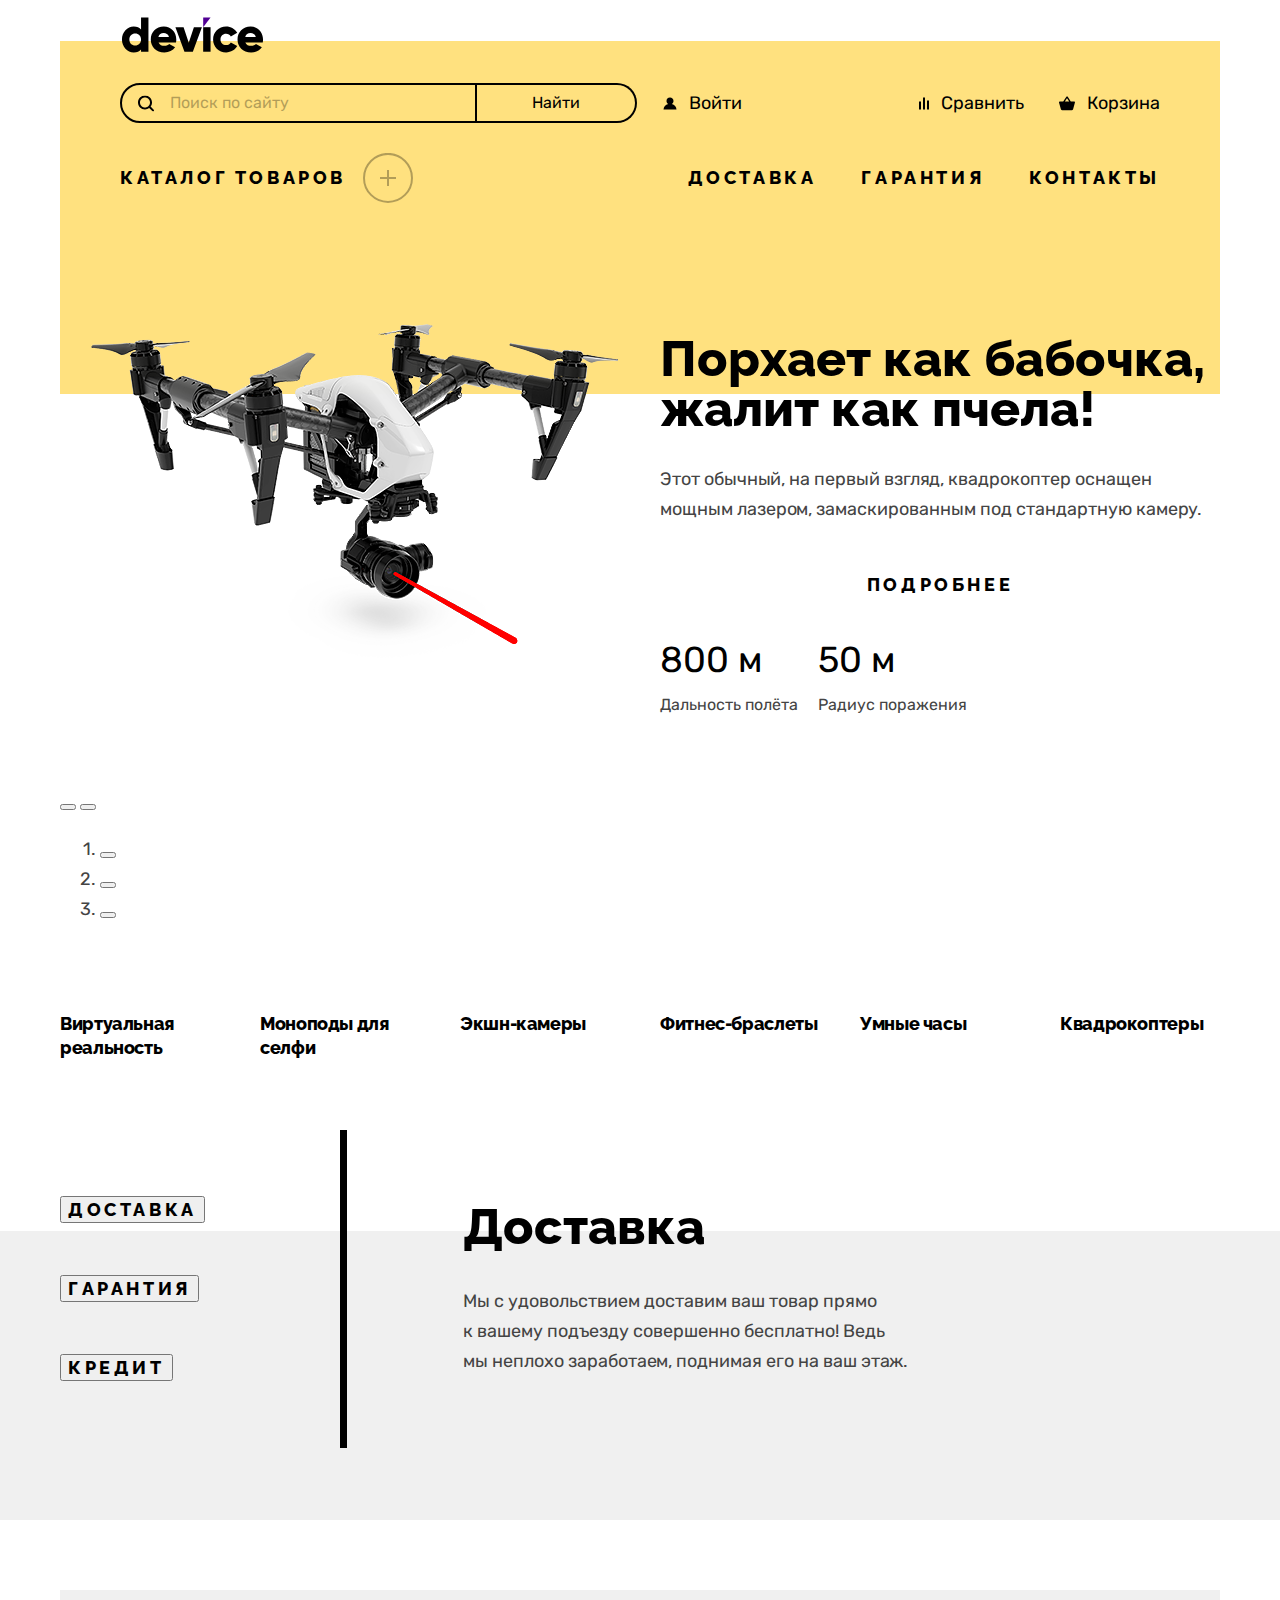
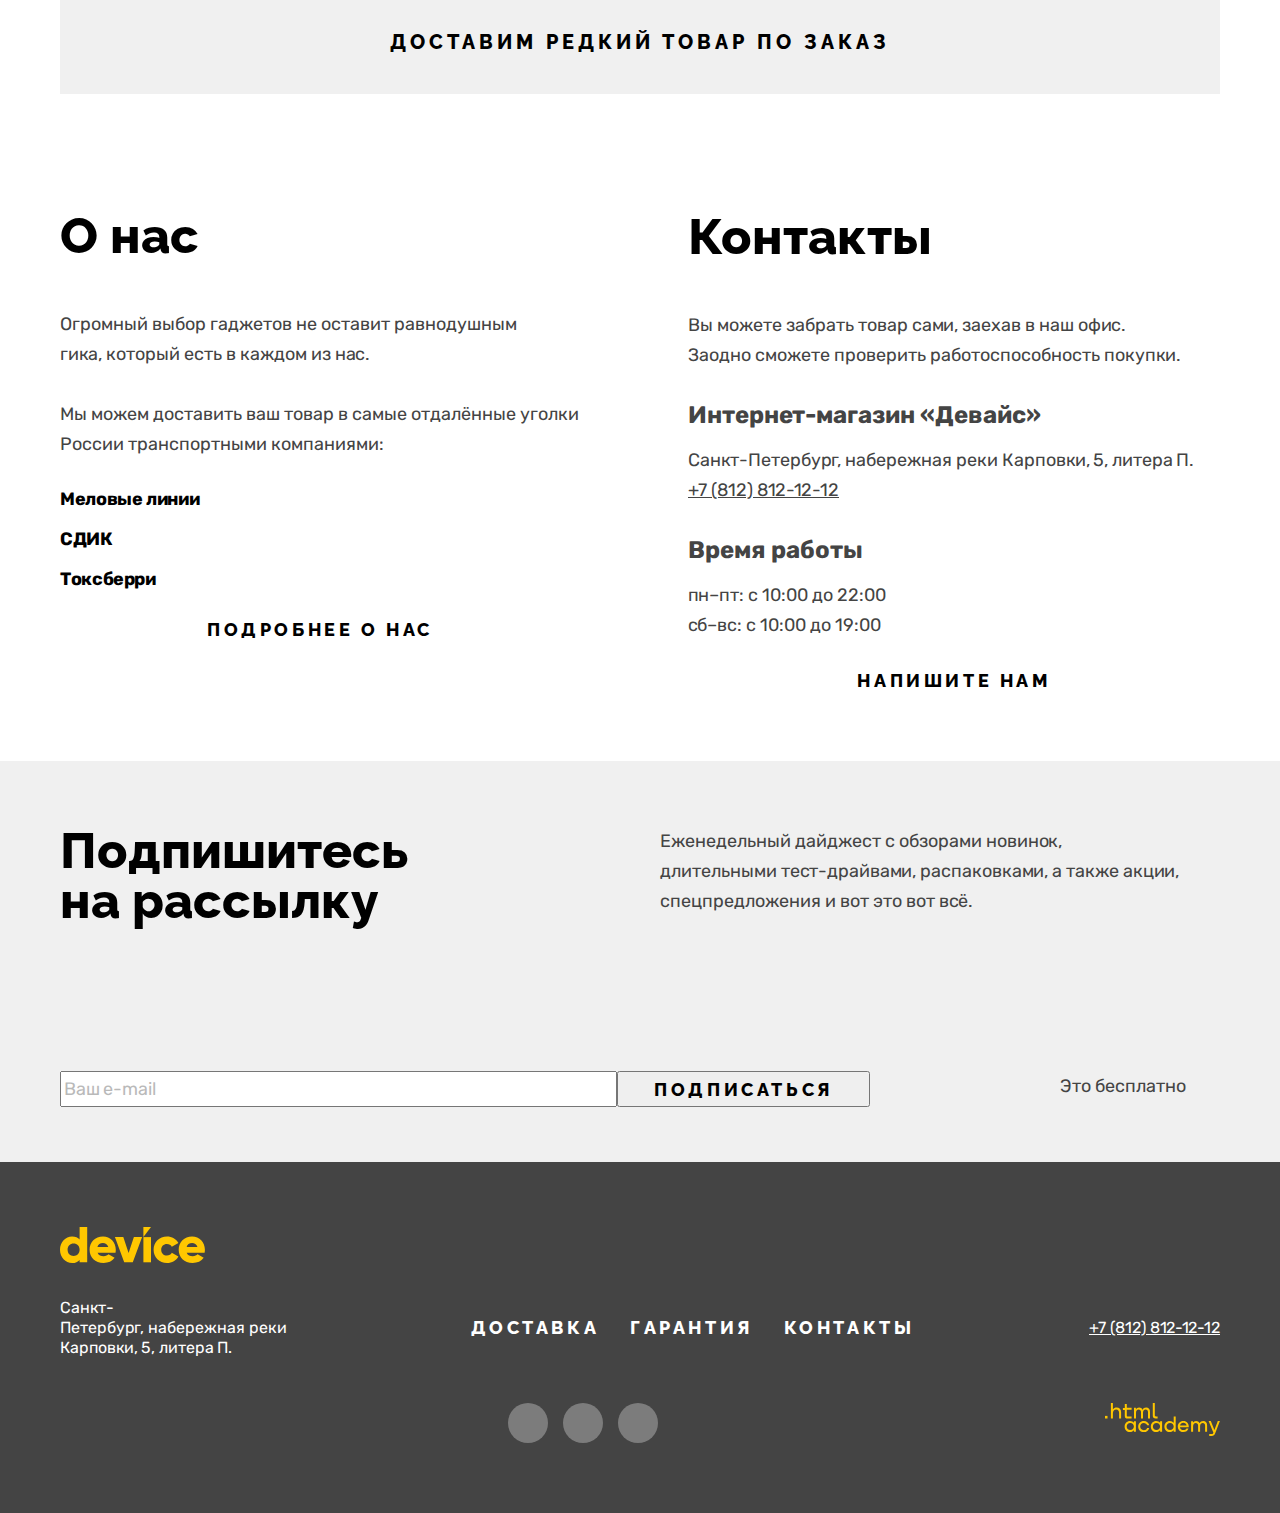
==== index.html @ eea9c80a "Добавляет иконку ссылке открытия подменю" ====
<!DOCTYPE html>
<html lang="ru">
  <head>
    <meta charset="utf-8">
    <link rel="stylesheet" href="styles/styles.css">
    <title>Интернет-магазин гаджетов «Device»</title>
  </head>
  <body>
    <header class="page-header">
      <nav class="page-nav">
        <a class="logo page-nav__logo">
          <img class="logo__image" src="img/logo.svg" alt="Логотип интернет магазина" width="145" height="36">
        </a>

        <div class="user-wrapper">
          <form class="search-form" action="https://echo.htmlacademy.ru/" method="get">
            <label class="visually-hidden">Поле формы поиска</label>
            <input class="search-field" name="search-request" type="text" placeholder="Поиск по сайту" required>
            <button class="search-submit" type="submit">Найти</button>
          </form>

          <ul class="user-menu">
            <li>
              <a class="menu-link" href="#">
                <svg class="menu-link__icon" xmlns="http://www.w3.org/2000/svg" width="14" height="13" fill="none">
                  <path fill="#000" d="M.5 12.4h13a6.3 6.3 0 0 0-4.7-5.5c1-.6 1.7-1.7 1.7-3 0-2-1.6-3.5-3.5-3.5a3.5 3.5 0 0 0-3.5 3.5c0 1.3.7 2.4 1.7 3a6.3 6.3 0 0 0-4.7 5.5Z"/>
                </svg>
                Войти
              </a>
            </li>
          </ul>

          <ul class="action-menu">
            <li>
              <a class="menu-link menu-link_compare" href="#">
                <svg class="menu-link__icon" xmlns="http://www.w3.org/2000/svg" width="10" height="13" fill="none">
                  <path fill="#000" d="M6 .4H4v12h2V.4ZM2 4.4H0v8h2v-8ZM10 3.4H8v9h2v-9Z"/>
                </svg>
                Сравнить
              </a>
            </li>
            <li>
              <a class="menu-link menu-link_cart" href="#">
                <svg class="menu-link__icon" xmlns="http://www.w3.org/2000/svg" width="16" height="15" fill="none">
                  <path fill="#000" d="m15.3 5.4-3.5.2-3.2-5L8 .5c-.2 0-.5 0-.6.3L4.2 5.6H.7c-.4 0-.7.3-.7.7v.2l1.9 6.8c.2.7.7 1 1.4 1h9.4c.7 0 1.2-.3 1.4-1l1.9-7v-.1c0-.4-.3-.8-.7-.8ZM8 2.3l2.2 3.2H5.9L8 2.3Z"/>
                </svg>
                Корзина
              </a>
            </li>
          </ul>
        </div>

        <ul class="nav-menu">
          <li>
            <a class="nav-link nav-link_sub" href="catalog.html">Каталог товаров</a>

            <ul class="sub-menu" hidden>
              <li><a class="sub-link" href="#">Виртуальная реальность</a></li>
              <li><a class="sub-link" href="#">Моноподы для селфи</a></li>
              <li><a class="sub-link" href="#">Экшн-камеры</a></li>
              <li><a class="sub-link" href="#">Фитнес-браслеты</a></li>
              <li><a class="sub-link" href="#">Умные часы</a></li>
              <li><a class="sub-link" href="#">Квадрокоптеры</a></li>
            </ul>
          </li>
          <li>
            <a class="nav-link" href="#">Доставка</a>
          </li>
          <li>
            <a class="nav-link" href="#">Гарантия</a>
          </li>
          <li>
            <a class="nav-link" href="#">Контакты</a>
          </li>
        </ul>
      </nav>
    </header>

    <main class="page-main main-container">
      <h1 class="visually-hidden">Интернет-магазин гаджетов «Девайс»</h1>

      <section class="promo">
        <h2 class="visually-hidden">Популярные товары</h2>

        <div class="page-container">
          <div class="slider">
            <ul class="slides">
              <li class="slide">
                <img class="slide__image" src="img/slider/slider-1.png" alt="Крутой квадрокоптер с лазером" width="560" height="560">
                <div class="slide-content-wrapper">
                  <b class="title slide__slogan">Порхает как бабочка,<br>жалит как пчела!</b>
                  <p class="slide__description">Этот обычный, на первый взгляд, квадрокоптер оснащен мощным
                    лазером, замаскированным под стандартную камеру.</p>
                  <a class="btn slide__btn" href="#">Подробнее</a>
                  <dl class="props">
                    <div class="prop">
                      <dt>Дальность полёта</dt>
                      <dd>800 м</dd>
                    </div>
                    <div class="prop">
                      <dt>Радиус поражения</dd>
                      <dd>50 м</dd>
                    </div>
                  </dl>
                </div>
              </li>
              <li class="slide visually-hidden">
                <img class="slide__image" src="img/slider/slider-2.png" alt="Мотивирующий фитнес-браслет" width="560" height="560">
                <div class="slide-content-wrapper">
                  <b class="title slide__slogan">Худеем<br>правильно!</b>
                  <p class="slide__description">Мотивирующие фитнес-браслеты помогут найти в себе силы не
                    пропускать занятия и соблюдать диету.</p>
                  <a class="btn slide__btn" href="#">Подробнее</a>
                  <dl class="props">
                    <div class="prop">
                      <dt>Без подзарядки</dt>
                      <dd>48 часов</dd>
                    </div>
                  </dl>
                </div>
              </li>
              <li class="slide visually-hidden">
                <img class="slide__image" src="img/slider/slider-3.png" alt="Гигантская селфи-палка" width="560" height="560">
                <div class="slide-content-wrapper">
                  <b class="title slide__slogan">Делай селфи,<br>как Бен Стиллер!</b>
                  <p class="slide__description">Самая длинная палкадля селфи доступна в нашем магазине. Восемь
                    (Восемь, Карл!) метров длиной и весом всего 5кг.</p>
                  <a class="btn slide__btn" href="#">Подробнее</a>
                  <dl class="props">
                    <div class="prop">
                      <dt>Длина палки</dt>
                      <dd>8,5 м</dd>
                    </div>
                    <div class="prop">
                      <dt>Вес палки</dt>
                      <dd>5 кг</dd>
                    </div>
                    <div class="prop">
                      <dt>Материал</dt>
                      <dd>Карбон</dd>
                    </div>
                  </dl>
                </div>
              </li>
            </ul>

            <div class="slider-arrows">
              <button class="slider-arrow slider-arrow_prev" type="button">
                <span class="visually-hidden">Предыдущий слайд</span>
              </button>
              <button class="slider-arrow sldier-arrow_next" type="button">
                <span class="visually-hidden">Следующий слайд</span>
              </button>
            </div>

            <ol class="slider-select">
              <li>
                <button class="slider-select__btn" type="button">
                  <span class="visually-hidden">Первый слайд</span>
                </button>
              </li>
              <li>
                <button class="slider-select__btn" type="button">
                  <span class="visually-hidden">Второй слайд</span>
                </button>
              </li>
              <li>
                <button class="slider-select__btn" type="button">
                  <span class="visually-hidden">Третий слайд</span>
                </button>
              </li>
            </ol>
          </div>
        </div>
      </section>

      <section class="favourites">
        <h2 class="visually-hidden">Популярные категории</h2>

        <div class="page-container">
          <ul class="favourites-list">
            <li>
              <a class="category" href="#">Виртуальная реальность</a>
            </li>
            <li>
              <a class="category" href="catalog.html">Моноподы для селфи</a>
            </li>
            <li>
              <a class="category" href="#">Экшн-камеры</a>
            </li>
            <li>
              <a class="category" href="#">Фитнес-браслеты</a>
            </li>
            <li>
              <a class="category" href="#">Умные часы</a>
            </li>
            <li>
              <a class="category" href="#">Квадрокоптеры</a>
            </li>
          </ul>
        </div>
      </section>

      <section class="services">
        <h2 class="visually-hidden">Наши услуги</h2>

        <div class="services-layout page-container">
          <ul class="services-tabs" role="tablist">
            <li>
              <button class="services-tab" role="tab" aria-selected="true" aria-controls="delivery-panel">Доставка</button>
            </li>
            <li>
              <button class="services-tab" role="tab" aria-selected="false" aria-controls="warranty-panel">Гарантия</button>
            </li>
            <li>
              <button class="services-tab" role="tab" aria-selected="false" aria-controls="credit-panel">Кредит</button>
            </li>
          </ul>

          <div class="services-panels">
            <div class="services-panel" id="delivery-panel" role="tabpanel">
              <h3 class="title services-panel__title">Доставка</h3>
              <p class="services-panel__text">Мы с удовольствием доставим ваш товар прямо к&nbsp;вашему подъезду совершенно бесплатно! Ведь
                мы&nbsp;неплохо заработаем, поднимая его на ваш этаж.</p>
            </div>
            <div class="services-panel" id="warranty-panel" role="tabpanel" hidden>
              <h3 class="title services-panel__title">Гарантия</h3>
              <p class="services-panel__text">Если из-за возгорания купленного у нас товара у вас сгорит дом — не переживайте, мы выдадим
                вам новый. Товар, не дом, конечно же.</p>
            </div>
            <div class="services-panel" id="credit-panel" role="tabpanel" hidden>
              <h3 class="title services-panel__title">Кредит</h3>
              <p class="services-panel__text">Залезть в долговую яму стало проще! Кредитные консультанты подберут для вас наиболее выгодные
                условия кредита. Выгодные для банка, разумеется.</p>
            </div>
          </div>
        </div>
      </section>

      <a class="delivery-link page-main__delivery" href="#">Доставим редкий товар по заказ</a>

      <div class="info-layout page-container">
        <section class="about">
          <h2 class="title about__title">О нас</h2>

          <p>Огромный выбор гаджетов не оставит равнодушным гика,&nbsp;который есть в каждом из нас.</p>

          <p>Мы можем доставить ваш товар в самые отдалённые уголки России транспортными компаниями:</p>

          <ul class="delivery-list about__list">
            <li>Меловые линии</li>
            <li>СДИК</li>
            <li>Токсберри</li>
          </ul>

          <a class="btn" href="#">Подробнее о нас</a>
        </section>

        <section class="contacts">
          <h2 class="title contacts__title">Контакты</h2>

          <p class="contacts__description">Вы можете забрать товар сами, заехав в наш офис. Заодно&nbsp;сможете проверить работоспособность
            покупки.</p>

          <div class="contacts__info">
            <h3 class="subtitle contacts__subtitle">Интернет-магазин «Девайс»</h3>
            <address class="address">
              Санкт-Петербург, набережная реки Карповки, 5, литера П.
            </address>
            <a class="phone-link" href="tel:+78128121212">+7 (812) 812-12-12</a>
          </div>

          <div class="contacts__schedule">
            <h3 class="subtitle contacts__subtitle">Время работы</h3>
            <p>пн–пт: с 10:00 до 22:00<br>сб–вс: с 10:00 до 19:00</p>
          </div>

          <a class="btn" href="#">Напишите нам</a>
        </section>
      </div>

      <section class="mailing">
        <div class="page-container mailing-layout">
          <h2 class="mailing__title title">Подпишитесь на рассылку</h2>

          <p class="mailing__description">Еженедельный дайджест с обзорами новинок, длительными&nbsp;тест-драйвами,
            распаковками, а также акции, спецпредложения и вот это вот всё.</p>

          <form class="mailing-form" action="https://echo.htmlacademy.ru/" method="get">
            <label class="visually-hidden" for="email">Поле для ввода почты</label>
            <input class="mailing-field" name="email" type="email" id="email" placeholder="Ваш e-mail" required>
            <button class="mailing-submit" type="submit">Подписаться</button>
          </form>

          <p class="mailing__note">Это бесплатно</p>
        </div>
      </section>
    </main>

    <footer class="page-footer">
      <div class="page-container">
        <a class="logo page-footer__logo">
          <img class="logo__image" src="img/logo_footer.svg" alt="Логотип интернет магазина" width="145" height="36">
        </a>

        <div class="page-footer__middle">
          <address class="page-footer__address">Санкт-Петербург,&nbsp;набережная реки Карповки, 5, литера П.</address>

          <ul class="footer-nav">
            <li>
              <a class="nav-link nav-link_footer" href="#">Доставка</a>
            </li>
            <li>
              <a class="nav-link nav-link_footer" href="#">Гарантия</a>
            </li>
            <li>
              <a class="nav-link nav-link_footer" href="#">Контакты</a>
            </li>
          </ul>

          <a class="page-footer__phone" href="tel:+78128121212">+7 (812) 812-12-12</a>
        </div>

        <div class="page-footer__social">
          <ul class="social">
            <li>
              <a class="social-link social-link_facebook" href="https://facebook.com/htmlacademy">
                <span class="visually-hidden">Мы на Фейсбуке</span>
              </a>
            </li>
            <li>
              <a class="social-link social-link_instagram" href="https://instagram.com/htmlacademy">
                <span class="visually-hidden">Мы в Инстаграме</span>
              </a>
            </li>
            <li>
              <a class="social-link social-link_twitter" href="https://twitter.com/htmlacademy_ru">
                <span class="visually-hidden">Мы в Твиттере</span>
              </a>
            </li>
          </ul>

          <a class="credit" href="https://htmlacademy.ru/">
            <span class="visually-hidden">Разработано в Htmlacademy</span>
            <img class="credit__image" src="img/htmlacademy.svg" alt="Логотип разработчика сайта" width="115" height="33">
          </a>
        </div>
      </div>
    </footer>
  </body>
</html>
---- styles/styles.css ----
@font-face {
  font-style: normal;
  font-weight: 400;
  font-family: "Rubik";

  font-display: swap;
  src: url(../fonts/rubik/rubik-400.woff2) format("woff2");
}

@font-face {
  font-style: normal;
  font-weight: 700;
  font-family: "Rubik";

  font-display: swap;
  src: url(../fonts/rubik/rubik-700.woff2) format("woff2");
}

@font-face {
  font-style: normal;
  font-weight: 800;
  font-family: "Raleway";

  font-display: swap;
  src: url(../fonts/raleway/raleway-800.woff2) format("woff2");
}

html {
  height: 100%;
}

body {
  display: flex;
  flex-direction: column;
  min-width: 1200px;
  min-height: 100%;
  margin: 0;
  padding: 0;

  font-weight: 400;
  font-size: 18px;
  line-height: 30px;
  font-family: "Rubik", "Arial", "Helvetica", sans-serif;
  color: #444444;
}


/* ___common-styles___ */

.visually-hidden {
  position: absolute;

  width: 1px;
  height: 1px;
  margin: -1px;
  padding: 0;
  overflow: hidden;

  border: 0;

  clip: rect(0 0 0 0);
}

.page-container {
  width: 1160px;
  margin: 0 auto;
  padding: 0;
}

.page-container_catalog {
  width: 1040px;
}

.title {
  display: block;
  margin: 0;

  font-weight: 800;
  font-size: 50px;
  line-height: 50px;
  font-family: "Raleway", "Arial", "Helvetica", sans-serif;
  color: #000000;
}

.btn {
  display: block;

  font-weight: 800;
  font-size: 18px;
  line-height: 21px;
  font-family: "Raleway", "Arial", "Helvetica", sans-serif;
  text-align: center;
  color: #000000;
  text-transform: uppercase;
  text-decoration: none;
  letter-spacing: 0.2em;
}

/* ___page-nav___ */

.page-nav {
  width: 1040px;
  margin: 0 auto;
  padding: 17px 60px 23px;

  background-image: linear-gradient(#ffffff 18%, #ffe17f 18%);
}

.logo {
  display: block;
  width: 145px;
  height: 36px;
}

.logo__image {
  display: block;
  max-width: 100%;
  height: auto;
}

.page-nav__logo {
  margin-bottom: 30px;
}

.page-nav ul {
  margin: 0;
  padding: 0;

  list-style: none;
}

.user-wrapper {
  display: flex;
  justify-content: space-between;
  align-items: center;
  margin-bottom: 30px;
}

.search-form {
  display: grid;
  grid-template-columns: 1fr 160px;
  width: 517px;
}

.search-field {
  padding: 8px;
  padding-left: 48px;

  font-weight: 400;
  font-size: 16px;
  line-height: 20px;
  font-family: inherit;
  color: #000000;

  background-color: transparent;
  background-image: url("../img/search.svg");
  background-repeat: no-repeat;
  background-position: 16px 50%;
  border: 2px solid #000000;
  border-top-left-radius: 50px;
  border-bottom-left-radius: 50px;
}

.search-field::placeholder {
  font-weight: 400;
  font-size: 16px;
  line-height: 20px;
  font-family: inherit;
  color: #000000;

  opacity: 0.3;
}

.search-submit {
  padding: 8px;

  font-weight: 400;
  font-size: 16px;
  line-height: 20px;
  font-family: inherit;
  text-align: center;

  background-color: transparent;
  border: 2px solid #000000;
  border-left: 0;
  border-top-right-radius: 50px;
  border-bottom-right-radius: 50px;
}

.user-menu {
  display: flex;
  flex-wrap: wrap;
  justify-content: space-between;
  width: 231px;
}

.action-menu {
  display: flex;
  flex-wrap: wrap;
  justify-content: space-between;
  width: 241px;
}

.menu-link {
  display: flex;
  flex-direction: row;
  align-items: center;

  color: #000000;
  text-decoration: none;
}

.menu-link_logout {
  opacity: 0.3;
}

.menu-link__icon {
  margin-right: 12px;
}

.nav-menu {
  display: flex;
  flex-wrap: wrap;
  align-items: center;
}

.nav-menu li:not(:last-child) {
  margin-right: 45px;
}

.nav-menu li:first-child {
  width: 293px;
  margin-right: auto;
}

.nav-link {
  font-weight: 800;
  font-family: "Raleway", "Arial", "Helvetica", sans-serif;
  color: #000000;
  text-transform: uppercase;
  text-decoration: none;
  letter-spacing: 0.2em;
}

.nav-link_sub {
  display: flex;
  justify-content: space-between;
  align-items: center;
}

.nav-link_sub::after {
  content: "";

  display: block;
  width: 50px;
  height: 50px;

  background-image: url("../img/sub_button.svg");
  background-repeat: no-repeat;
  background-position: 50%;
}

.nav-link_footer {
  color: #ffffff;
}

.sub-link {
  font-size: 16px;
  line-height: 18px;
  color: #000000;
  text-decoration: none;
}

/* ___page-main___ */

.main-container {
  flex-grow: 1;
}

.page__section {
  margin-bottom: 70px;
}

/* ___slider___ */

.slider {
  background-image: linear-gradient(#ffe17f 24%, #ffffff 24%);
}

.slides {
  margin: 0;
  padding: 0;

  list-style: none;
}

.slide {
  display: flex;
  justify-content: space-between;
}

.slide-content-wrapper {
  width: 560px;
  padding-top: 108px;
}

.slide__slogan {
  margin-bottom: 30px;
}

.slide__description {
  margin: 0;
  margin-bottom: 50px;
  padding: 0;
}

.slide__btn {
  margin-bottom: 50px;
}

.props {
  display: grid;
  grid-template-columns: repeat(3, max-content);
  margin: 0;

  column-gap: 20px;
}

.prop {
  display: flex;
  flex-direction: column;
}

.props dt {
  font-weight: 400;
  font-size: 16px;
}

.props dd {
  order: -1;
  margin: 0;
  margin-bottom: 15px;

  font-size: 36px;
  line-height: 30px;
  color: #000000;
}

/* ___favourites___ */

.favourites {
  padding-top: 70px;
  padding-bottom: 70px;
}

.favourites-list {
  display: grid;
  grid-template-columns: repeat(6, 160px);
  gap: 40px;
  margin: 0;
  padding: 0;

  list-style: none;
}

.category {
  display: block;
  width: 160px;

  font-weight: 800;
  font-size: 18px;
  line-height: 24px;
  font-family: "Raleway", "Arial", "Helvetica", sans-serif;
  color: #000000;
  text-decoration: none;
  letter-spacing: -0.02em;
}

/* ___services___ */

.services {
  padding-bottom: 72px;

  background-image: linear-gradient(#ffffff 26%, #f0f0f0 26%);
}

.services-layout {
  display: flex;
}

.services-tabs {
  display: flex;
  flex-direction: column;
  justify-content: space-between;
  width: 280px;
  margin: 0;
  padding: 0;
  padding-top: 65px;
  padding-bottom: 65px;

  list-style: none;

  border-right: 7px solid #000000;
}

.services-panels {
  flex-grow: 1;
  margin: 0;
  padding: 0;
}

.services-panel {
  padding-top: 72px;
  padding-bottom: 72px;
  padding-left: 116px;
}

.services-panel__title {
  margin-bottom: 34px;
}

.services-panel__text {
  width: 476px;
  margin: 0;
  padding: 0;
}

.services-tab {
  font-weight: 800;
  font-size: 18px;
  line-height: 21px;
  font-family: "Raleway", "Arial", "Helvetica", sans-serif;
  text-align: center;
  color: #000000;
  text-transform: uppercase;
  text-decoration: none;
  letter-spacing: 0.2em;
}

/* ___delivery-link___ */

.delivery-link {
  display: block;
  width: 910px;
  margin: 0 auto;
  padding: 40px 125px;

  font-weight: 800;
  font-size: 20px;
  line-height: 24px;
  font-family: "Raleway", "Arial", "Helvetica", sans-serif;
  text-align: center;
  color: #000000;
  text-transform: uppercase;
  text-decoration: none;
  letter-spacing: 0.2em;

  background-color: #f0f0f0;
}

.page-main__delivery {
  margin-top: 70px;
  margin-bottom: 70px;
}

.info-layout {
  display: flex;
  justify-content: space-between;
  padding-bottom: 70px;
}

/* ___about___ */

.about {
  width: 520px;
  padding-top: 47px;
}

.about__title {
  margin-bottom: 48px;
}

.about p {
  margin: 0;
  margin-bottom: 30px;
}

.delivery-list {
  margin: 0;
  margin-bottom: 30px;
  padding: 0;

  list-style: none;
  font-weight: 700;
  font-size: 18px;
  line-height: 20px;
  color: #000000;
  letter-spacing: -0.02em;
}

.delivery-list li:not(:last-child) {
  margin-bottom: 20px;
}

/* ___contacts___ */

.contacts {
  width: 532px;
  padding-top: 48px;
}

.contacts__title {
  margin-bottom: 48px;
}

.contacts__description,
.contacts__info,
.contacts__schedule {
  margin: 0;
  margin-bottom: 30px;
}

.contacts__schedule p {
  margin: 0;
}

.contacts__subtitle {
  margin: 0;
  margin-bottom: 15px;
}

.subtitle {
  font-weight: 700;
  font-size: 24px;
  line-height: 30px;
}

.address {
  font-style: normal;
}

.phone-link {
  font-weight: 400;
  font-size: 18px;
  line-height: 30px;
  color: inherit;
}

/* ___mailing___ */

.mailing {
  padding-top: 65px;
  padding-bottom: 55px;

  background-color: #f0f0f0;
}

.mailing-layout {
  display: grid;
  grid-template-columns: repeat(6, 160px);
  row-gap: 145px;

  column-gap: 40px;
}

.mailing__title {
  grid-column: 1 / 4;
  width: 350px;
}

.mailing__description {
  grid-column: 4 / -1;
  width: 560px;
  margin: 0;
}

.mailing-form {
  display: grid;
  grid-template-columns: 1fr 253px;
  grid-column: 1 / 6;
  width: 810px;
}

.mailing-field {
  font: inherit;
  color: #444444;
}

.mailing-field::placeholder {
  opacity: 0.5;
}

.mailing-submit {
  font-weight: 800;
  font-size: 18px;
  line-height: 21px;
  font-family: "Raleway", "Arial", "Helvetica", sans-serif;
  text-align: center;
  text-transform: uppercase;
  letter-spacing: 0.2em;
}

.mailing__note {
  grid-column: 6 / 7;
  margin: 0;
}

/* ___page-footer___ */

.page-footer {
  padding-top: 65px;
  padding-bottom: 65px;

  color: #ffffff;

  background-color: #444444;
}

.page-footer__logo {
  margin-bottom: 35px;
}

.page-footer__middle {
  display: flex;
  justify-content: space-between;
  align-items: center;
  margin-bottom: 45px;
}

.page-footer__address {
  width: 236px;

  font-style: normal;
  font-size: 16px;
  line-height: 20px;
}

.footer-nav {
  display: flex;
  justify-content: space-between;
  width: 444px;
  margin: 0;
  padding: 0;

  list-style: none;
}

.page-footer__phone {
  font-style: normal;
  font-size: 16px;
  line-height: 20px;
  color: inherit;
}

.page-footer__social {
  display: flex;
  justify-content: space-between;
}

.social {
  display: flex;
  flex-wrap: wrap;
  width: 150px;
  margin: 0 auto;
  padding: 0;

  list-style: none;
}

.social li {
  margin-right: 15px;
  margin-bottom: 5px;
}

.social li:nth-child(3n) {
  margin-right: 0;
}

.social-link {
  display: block;
  width: 40px;
  height: 40px;

  background-color: rgba(255, 255, 255, 0.3);
  border-radius: 50%;
}

.credit {
  display: block;
  width: 115px;
  height: 33px;
}

.credit__image {
  display: block;
  width: 115px;
  height: 33px;
}

/* ___catalog___ */

.page-catalog {
  padding-top: 35px;
}

.page-catalog__title {
  margin-bottom: 15px;
}

.breadcrumbs {
  display: flex;
  margin: 0;
  padding: 0;

  list-style: none;
}

.breadcrumbs li:not(:last-child) {
  margin-right: 36px;
}

.page-catalog__bread {
  margin-bottom: 35px;
}

.breadcrumb {
  font-size: 16px;
  line-height: 19px;
  color: #000000;
  text-decoration: none;
}

/* ___filters___ */

.catalog-wrapper {
  background-color: #f0f0f0;
}

.catalog-layout {
  display: flex;
}

.filters {
  width: 200px;
  padding: 0 60px;
}

.catalog-right-column {
  flex-grow: 1;
}

/* ___filter___ */

.filter-title {
  margin: 0;

  font-weight: 800;
  font-size: 16px;
  line-height: 19px;
  font-family: "Raleway", "Arial", "Helvetica", sans-serif;
  color: #000000;
  text-transform: uppercase;
  letter-spacing: 0.2em;
}

.filter-group ul {
  margin: 0;
  padding: 0;

  list-style: none;
}

.group-title {
  font-weight: 700;
  font-size: 18px;
  line-height: 20px;
  color: #000000;
  letter-spacing: -0.02em;
}

.radio,
.check {
  font-weight: 400;
  font-size: 16px;
  line-height: 19px;
  color: #000000;
}

/* ___sorting___ */

.sorting {
  display: flex;
  justify-content: space-between;
  align-items: center;
  padding: 20px 40px;
}

.select-control {
  font: inherit;
  color: #000000;
}

.sorting-form {
  width: 160px;
}

.orders {
  display: flex;
  width: 60px;
  margin: 0;
  padding: 0;

  list-style: none;
}

/* ___products___ */

.products {
  padding: 70px 40px 78px;

  background-color: #ffffff;
}

.products__list {
  display: grid;
  grid-template-columns: repeat(2, 360px);
  gap: 40px;
  margin: 0;
  margin-bottom: 44px;
  padding: 0;

  list-style: none;
}

/* ___product___ */

.product {
  position: relative;

  display: flex;
  flex-direction: column;
}

.product__content {
  display: flex;
  justify-content: space-between;
}

.product__title {
  width: 200px;
  margin: 0;

  font-weight: 700;
  font-size: 18px;
  line-height: 20px;
  color: #000000;
  letter-spacing: -0.02em;
}

.product__image {
  order: -1;
  margin-bottom: 32px;
}

.product__price {
  margin: 0;

  line-height: 21px;
}

.product__btn {
  position: absolute;

  display: none;
}

.more-btn {
  display: block;
  box-sizing: border-box;
  width: 100%;
  margin: 0;
  padding: 15px 20px;

  font-weight: 800;
  font-size: 16px;
  line-height: 19px;
  font-family: "Raleway", "Arial", "Helvetica", sans-serif;
  text-align: center;
  text-transform: uppercase;
  letter-spacing: 0.2em;

  background-color: #ffffff;
  border: 3px solid #e5e5e5;
}

.products__more {
  margin-bottom: 44px;
}

/* ___pagination___ */

.pagination {
  display: flex;
  flex-wrap: wrap;
  align-items: center;
  margin: 0;
  padding: 0;

  list-style: none;

  background-color: #f0f0f0;
}

.pagination-item:first-child {
  margin-right: auto;
}

.pagination-item:last-child {
  margin-left: auto;
}

.pagination-btn {
  display: block;
  box-sizing: border-box;
  min-width: 128px;
  padding: 25px;

  font-weight: 800;
  font-size: 18px;
  line-height: 21px;
  font-family: "Raleway", "Arial", "Helvetica", sans-serif;
  text-align: center;
  color: #000000;
  text-transform: uppercase;
  text-decoration: none;
  letter-spacing: 0.2em;
}

.pagination-link {
  display: flex;
  justify-content: center;
  align-items: center;
  box-sizing: border-box;
  width: 40px;
  height: 40px;
  padding: 10px;

  font-weight: 400;
  font-size: 16px;
  line-height: 20px;
  text-align: center;
  color: #444444;
  text-decoration: none;

  opacity: 0.3;
}
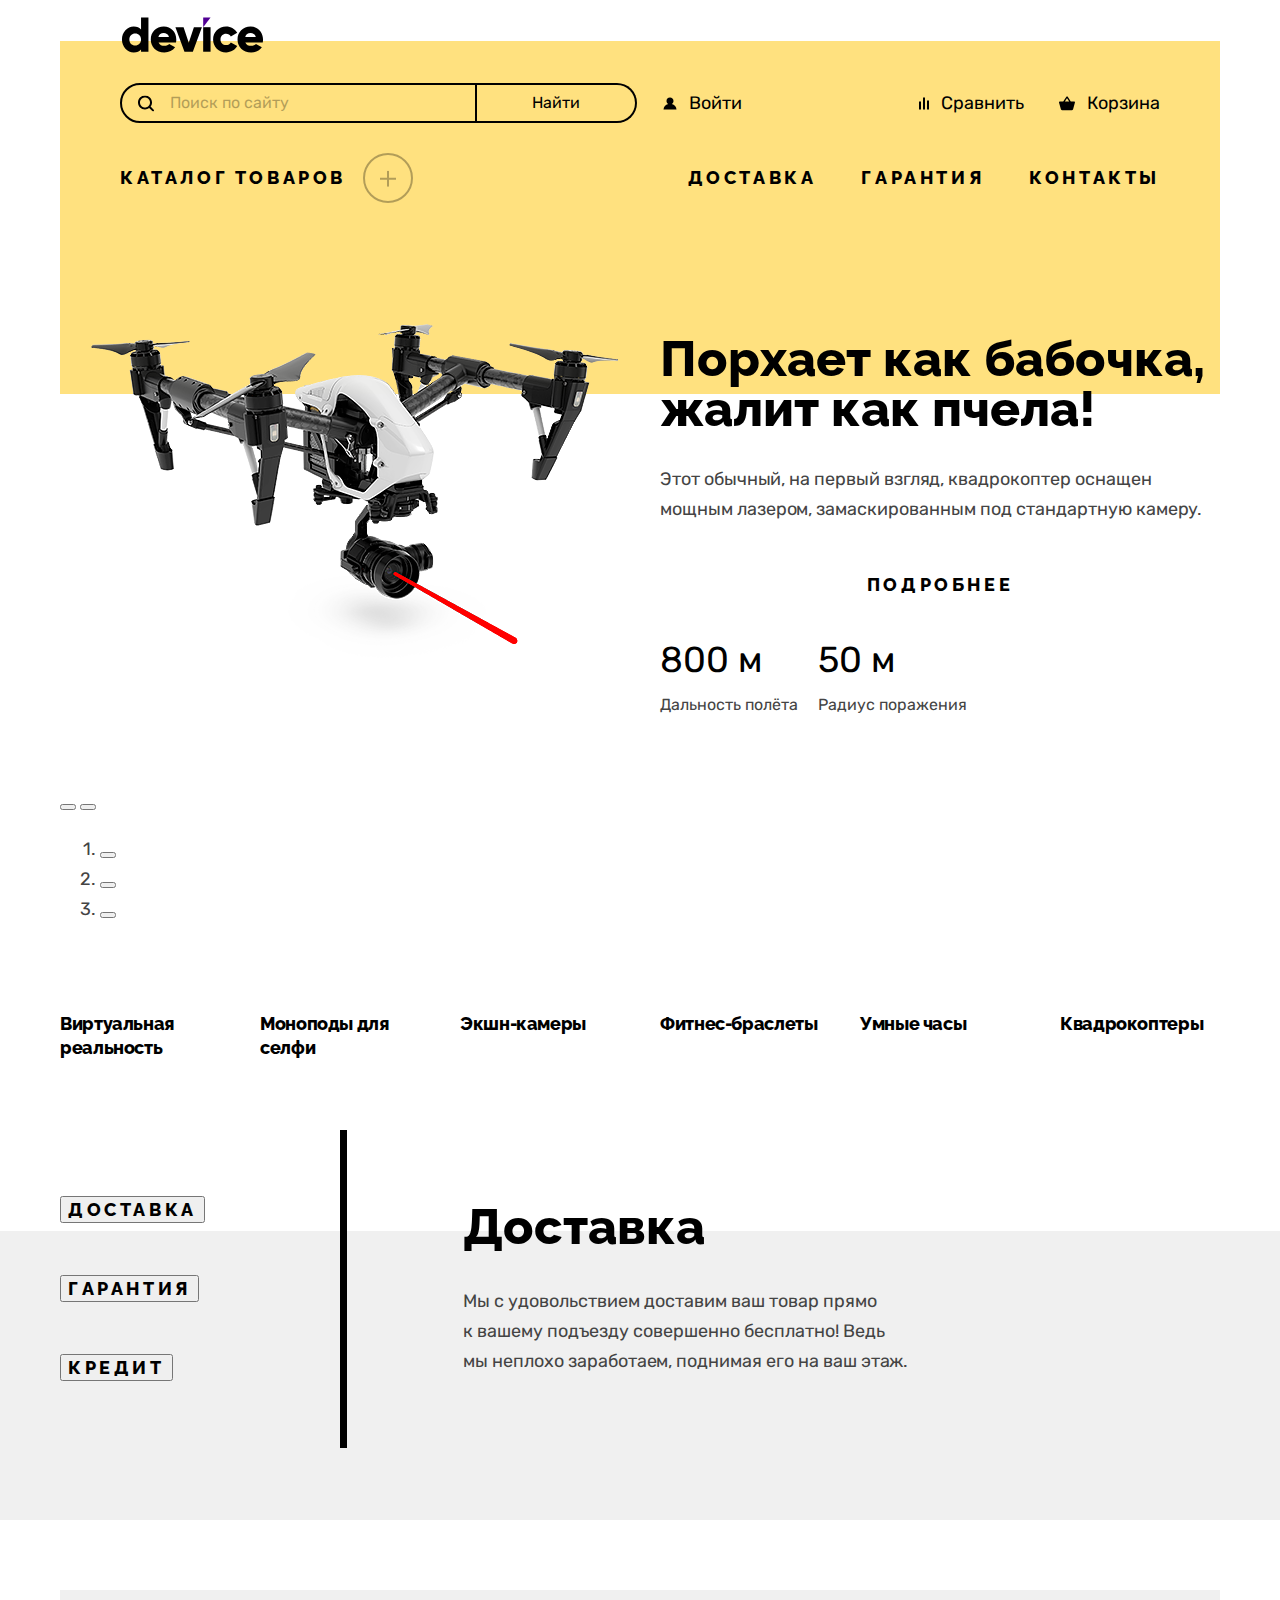
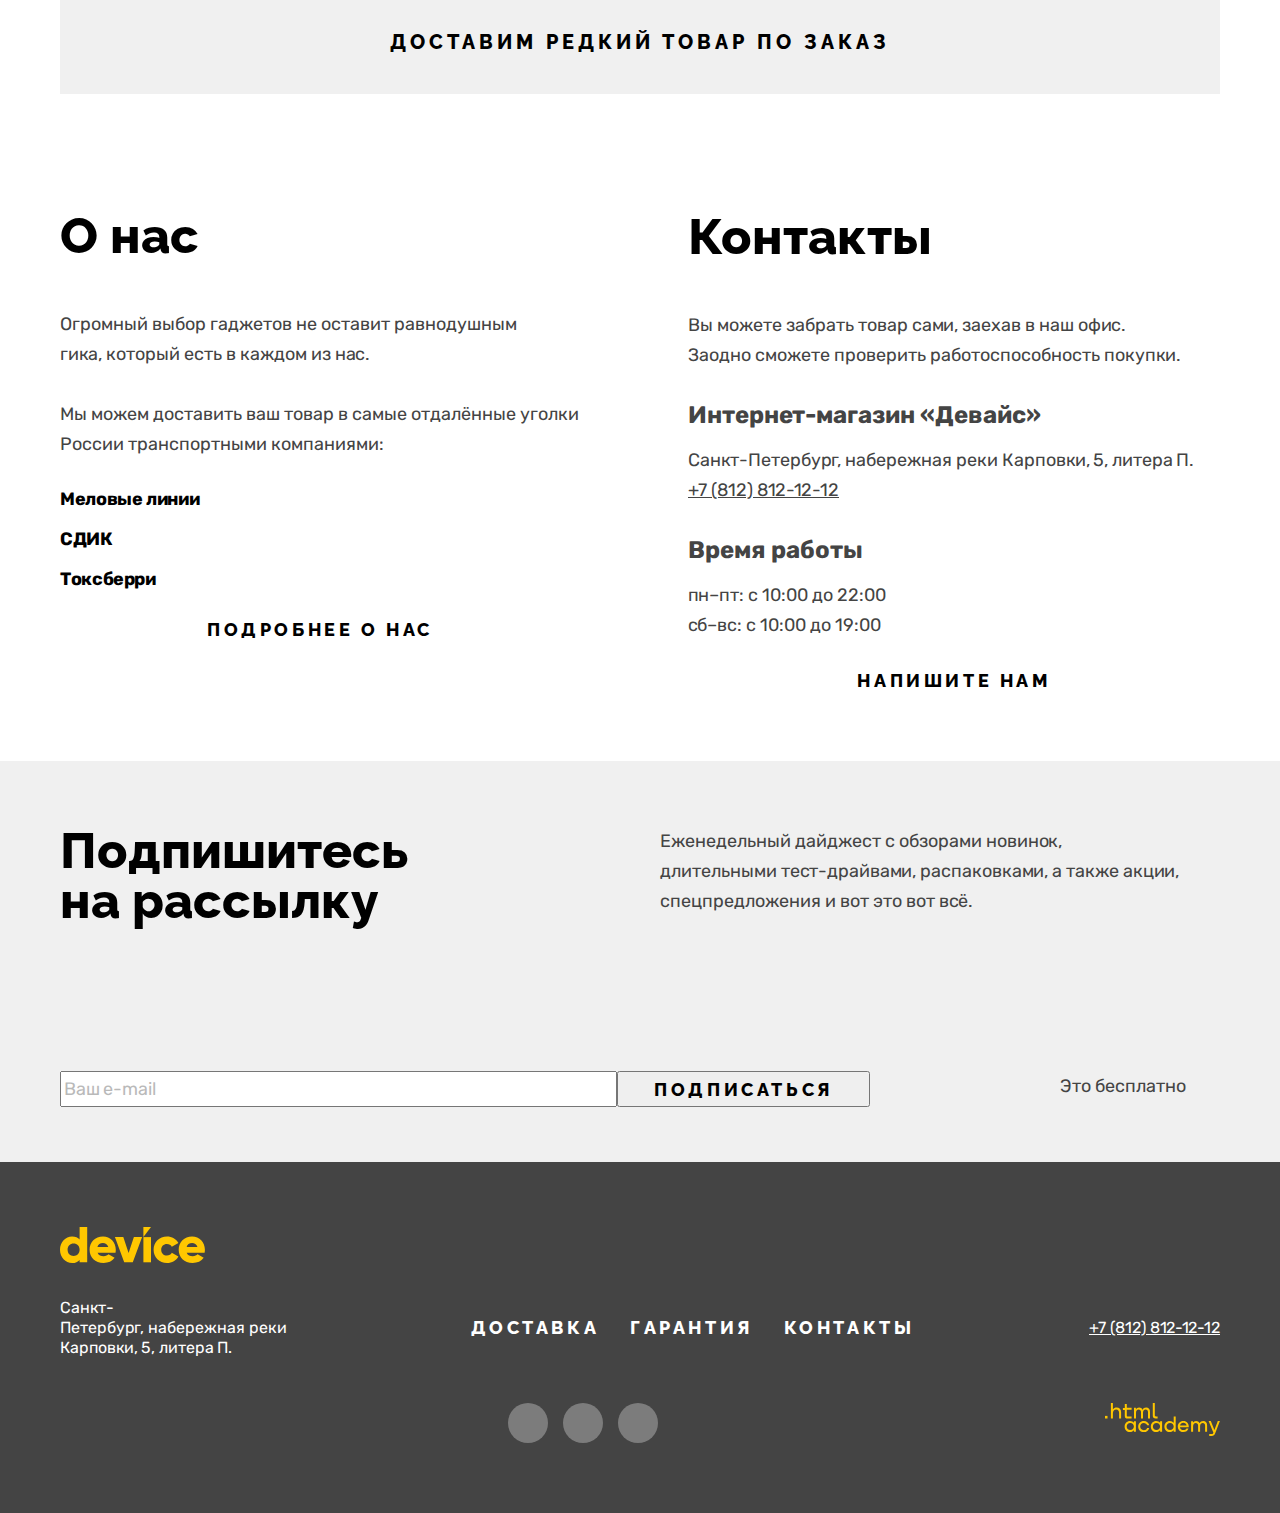
==== commit 8273503e: "Исправляет сетку свойств в слайдере" ====
--- a/index.html
+++ b/index.html
@@ -119,7 +119,7 @@
                   </dl>
                 </div>
               </li>
-              <li class="slide visually-hidden">
+              <li class="slide slide_selfie visually-hidden">
                 <img class="slide__image" src="img/slider/slider-3.png" alt="Гигантская селфи-палка" width="560" height="560">
                 <div class="slide-content-wrapper">
                   <b class="title slide__slogan">Делай селфи,<br>как Бен Стиллер!</b>
--- a/styles/styles.css
+++ b/styles/styles.css
@@ -322,8 +322,11 @@
   display: grid;
   grid-template-columns: repeat(3, max-content);
   margin: 0;
-
-  column-gap: 20px;
+  gap: 20px;
+}
+
+.slide_selfie .props {
+  gap: 40px;
 }
 
 .prop {
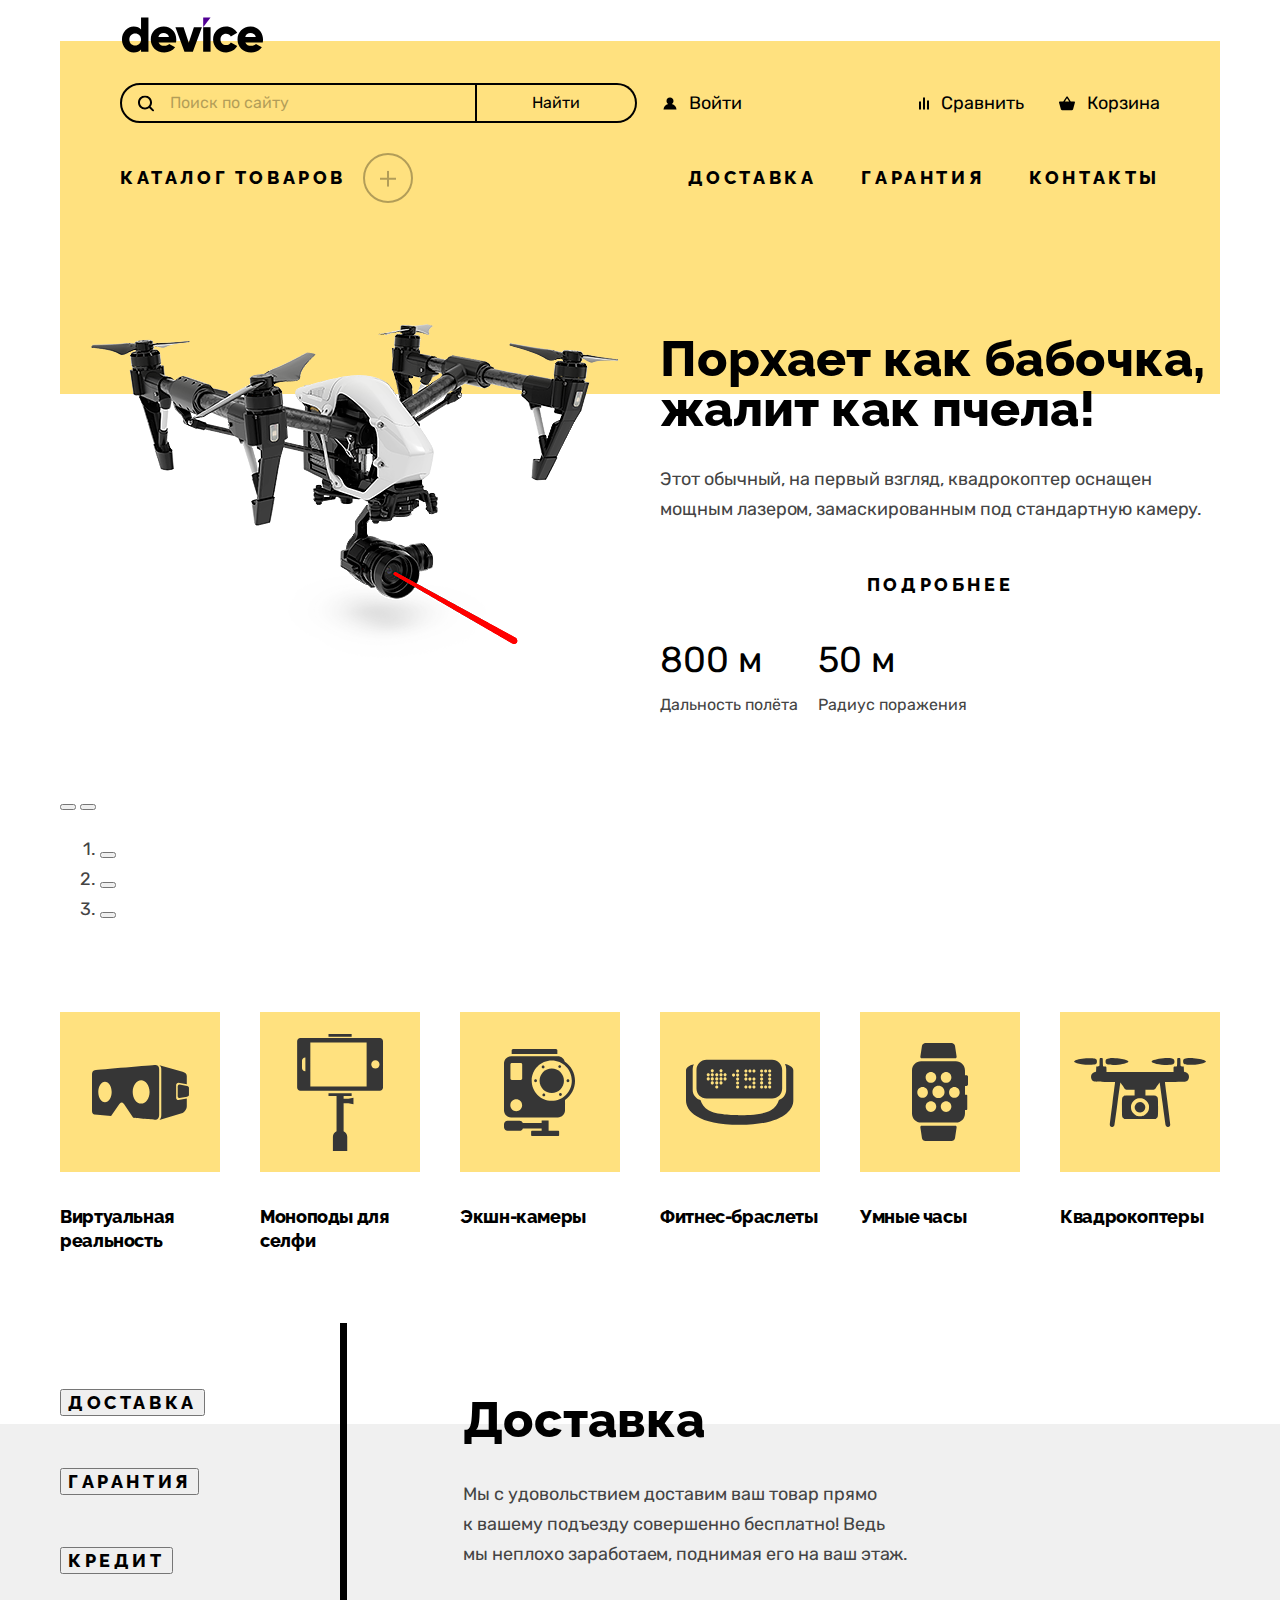
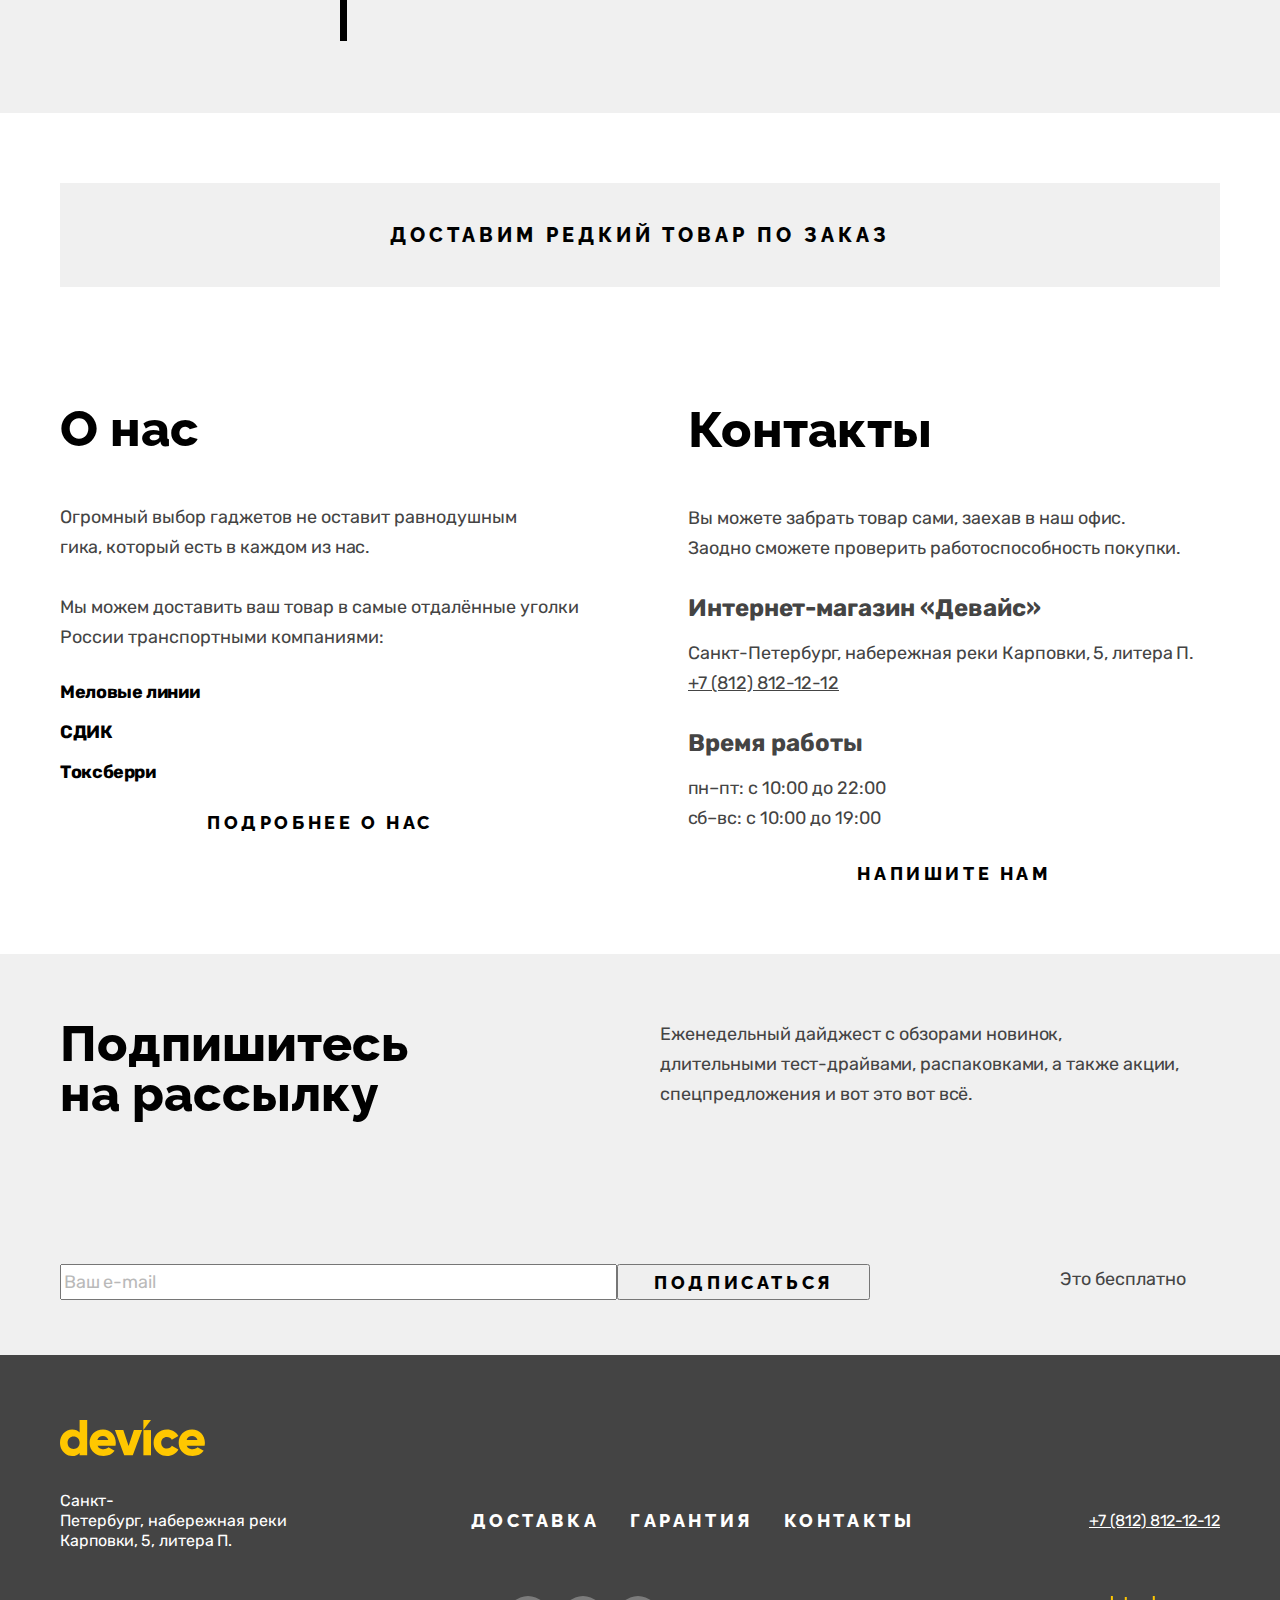
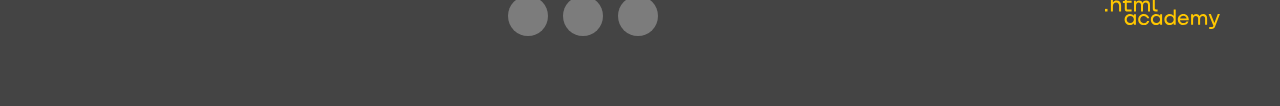
==== commit 1662c35b: "Добавляет иконки популярным категориям" ====
--- a/index.html
+++ b/index.html
@@ -180,22 +180,22 @@
         <div class="page-container">
           <ul class="favourites-list">
             <li>
-              <a class="category" href="#">Виртуальная реальность</a>
-            </li>
-            <li>
-              <a class="category" href="catalog.html">Моноподы для селфи</a>
-            </li>
-            <li>
-              <a class="category" href="#">Экшн-камеры</a>
-            </li>
-            <li>
-              <a class="category" href="#">Фитнес-браслеты</a>
-            </li>
-            <li>
-              <a class="category" href="#">Умные часы</a>
-            </li>
-            <li>
-              <a class="category" href="#">Квадрокоптеры</a>
+              <a class="category category_vr" href="#">Виртуальная реальность</a>
+            </li>
+            <li>
+              <a class="category category_selfie" href="catalog.html">Моноподы для селфи</a>
+            </li>
+            <li>
+              <a class="category category_cameras" href="#">Экшн-камеры</a>
+            </li>
+            <li>
+              <a class="category category_fitness" href="#">Фитнес-браслеты</a>
+            </li>
+            <li>
+              <a class="category category_swatch" href="#">Умные часы</a>
+            </li>
+            <li>
+              <a class="category category_quadro" href="#">Квадрокоптеры</a>
             </li>
           </ul>
         </div>
--- a/styles/styles.css
+++ b/styles/styles.css
@@ -4,7 +4,7 @@
   font-family: "Rubik";
 
   font-display: swap;
-  src: url(../fonts/rubik/rubik-400.woff2) format("woff2");
+  src: url("../fonts/rubik/rubik-400.woff2") format("woff2");
 }
 
 @font-face {
@@ -13,7 +13,7 @@
   font-family: "Rubik";
 
   font-display: swap;
-  src: url(../fonts/rubik/rubik-700.woff2) format("woff2");
+  src: url("../fonts/rubik/rubik-700.woff2") format("woff2");
 }
 
 @font-face {
@@ -22,7 +22,7 @@
   font-family: "Raleway";
 
   font-display: swap;
-  src: url(../fonts/raleway/raleway-800.woff2) format("woff2");
+  src: url("../fonts/raleway/raleway-800.woff2") format("woff2");
 }
 
 html {
@@ -321,8 +321,8 @@
 .props {
   display: grid;
   grid-template-columns: repeat(3, max-content);
-  margin: 0;
   gap: 20px;
+  margin: 0;
 }
 
 .slide_selfie .props {
@@ -377,6 +377,43 @@
   color: #000000;
   text-decoration: none;
   letter-spacing: -0.02em;
+}
+
+.category::before {
+  content: "";
+
+  display: block;
+  width: 160px;
+  height: 160px;
+  margin-bottom: 33px;
+
+  background-color: #ffe17f;
+  background-repeat: no-repeat;
+  background-position: 50%;
+}
+
+.category_vr::before {
+  background-image: url("../img/vr.svg");
+}
+
+.category_selfie::before {
+  background-image: url("../img/selfie.svg");
+}
+
+.category_cameras::before {
+  background-image: url("../img/action_cameras.svg");
+}
+
+.category_fitness::before {
+  background-image: url("../img/fitness_bracelets.svg");
+}
+
+.category_swatch::before {
+  background-image: url("../img/smart_watches.svg");
+}
+
+.category_quadro::before {
+  background-image: url("../img/quadrocopters.svg");
 }
 
 /* ___services___ */
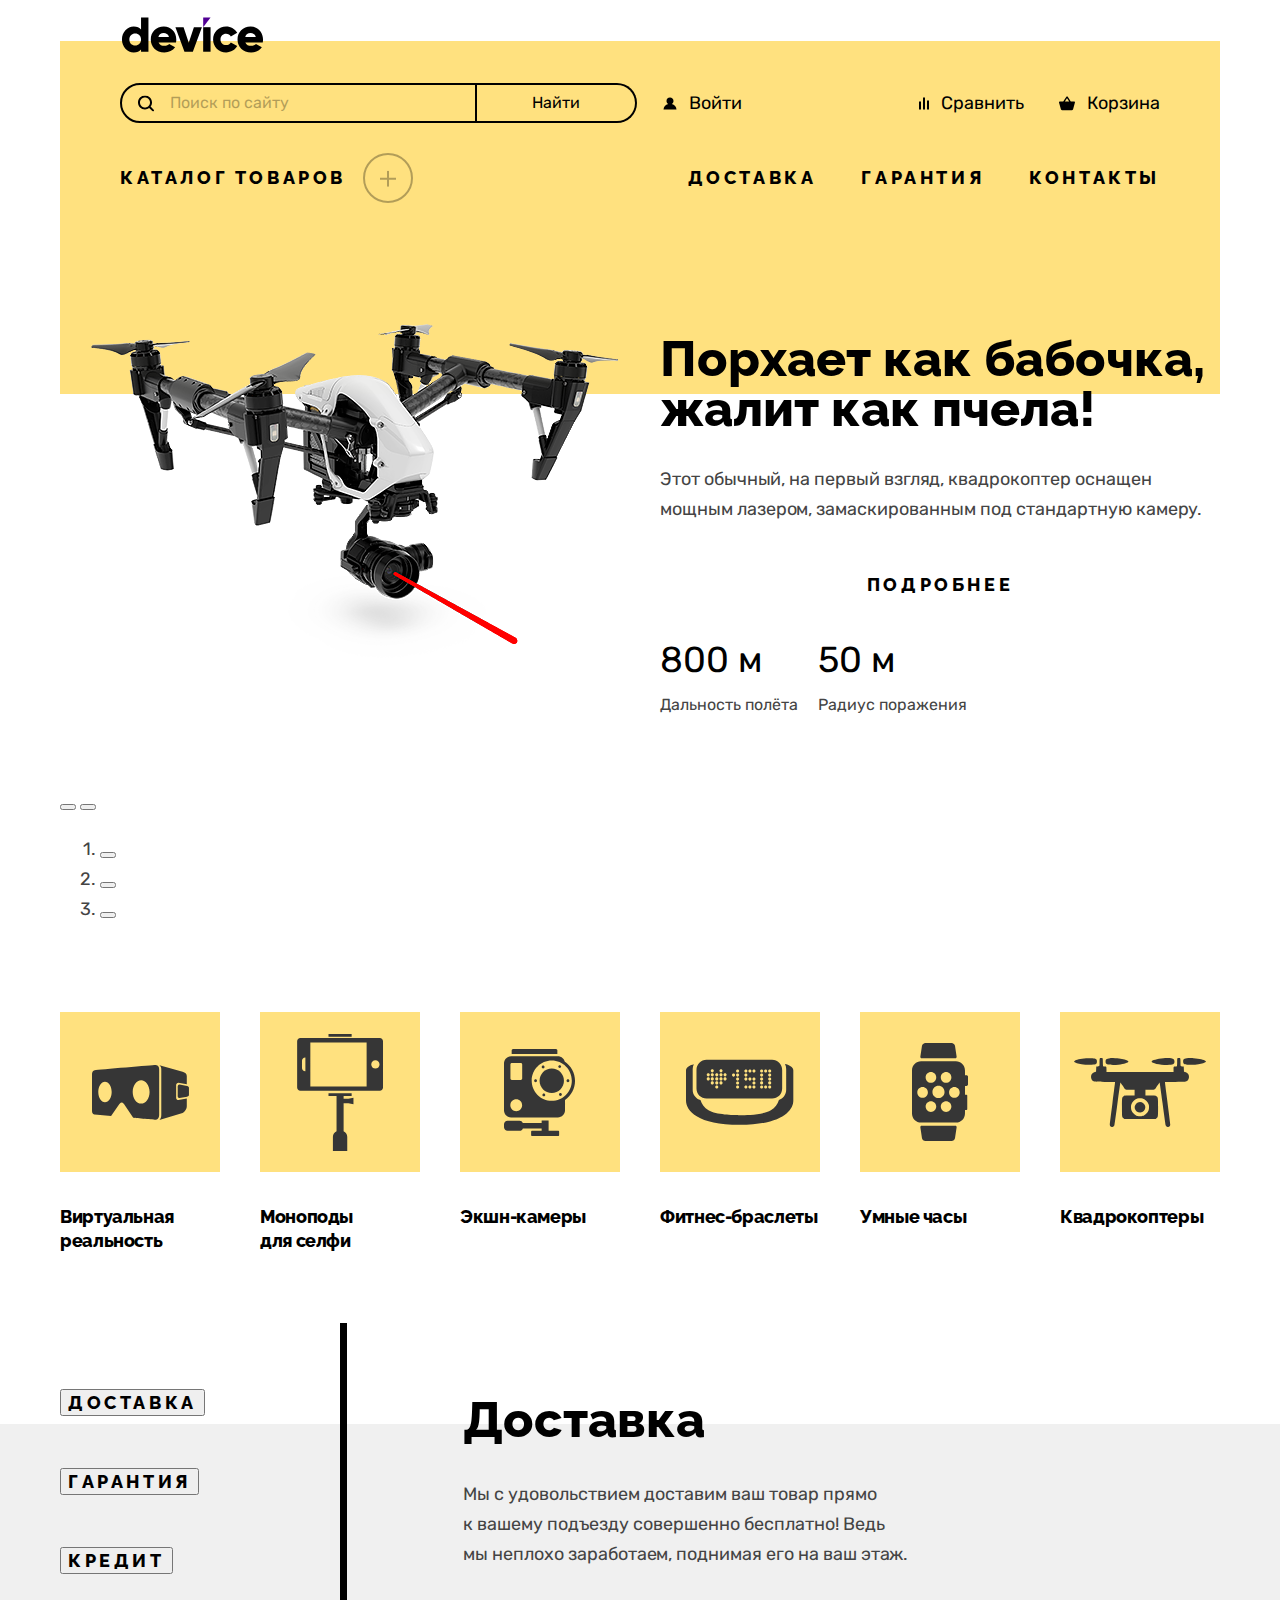
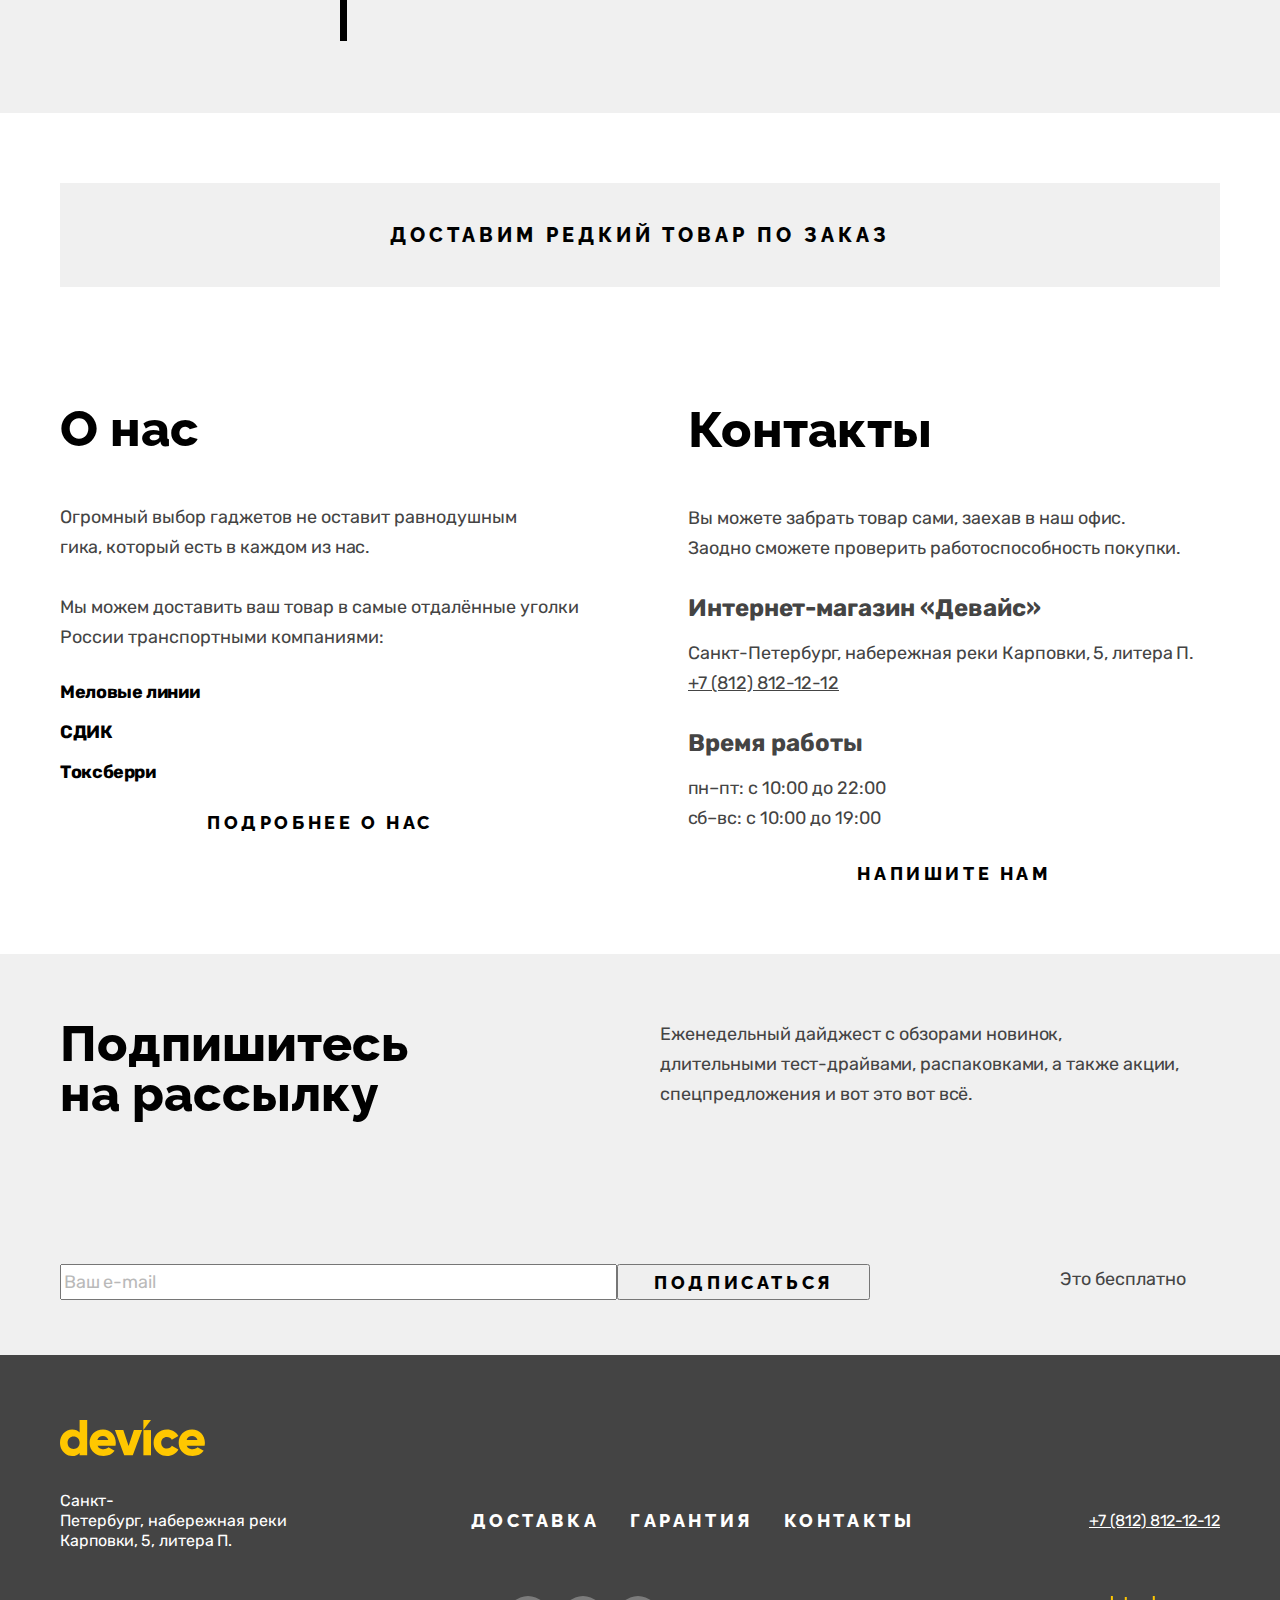
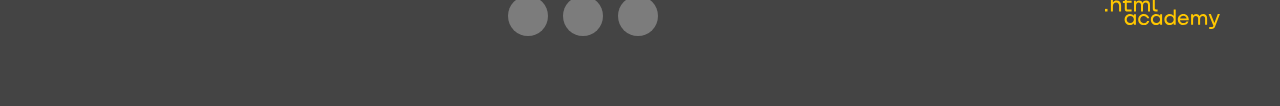
==== commit 3a9de579: "Исправляет неточность" ====
--- a/index.html
+++ b/index.html
@@ -183,7 +183,7 @@
               <a class="category category_vr" href="#">Виртуальная реальность</a>
             </li>
             <li>
-              <a class="category category_selfie" href="catalog.html">Моноподы для селфи</a>
+              <a class="category category_selfie" href="catalog.html">Моноподы для&nbsp;селфи</a>
             </li>
             <li>
               <a class="category category_cameras" href="#">Экшн-камеры</a>
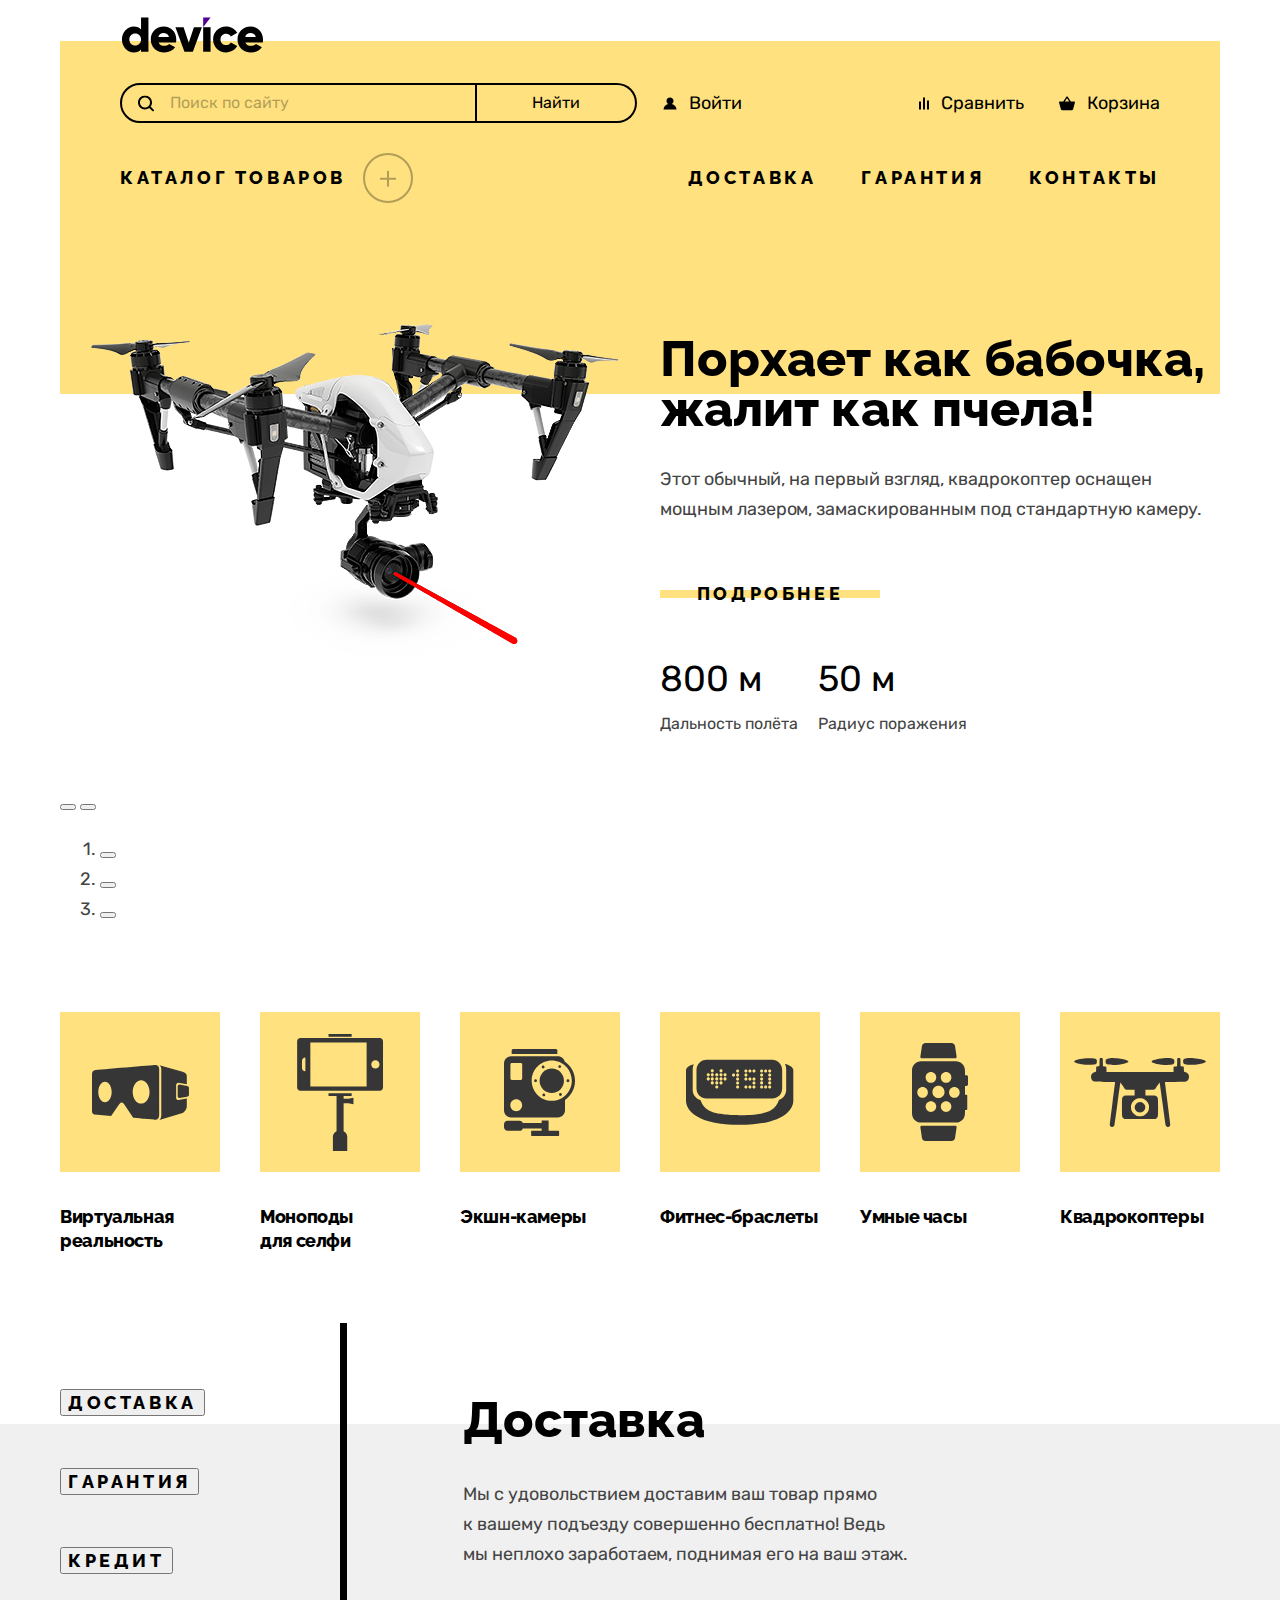
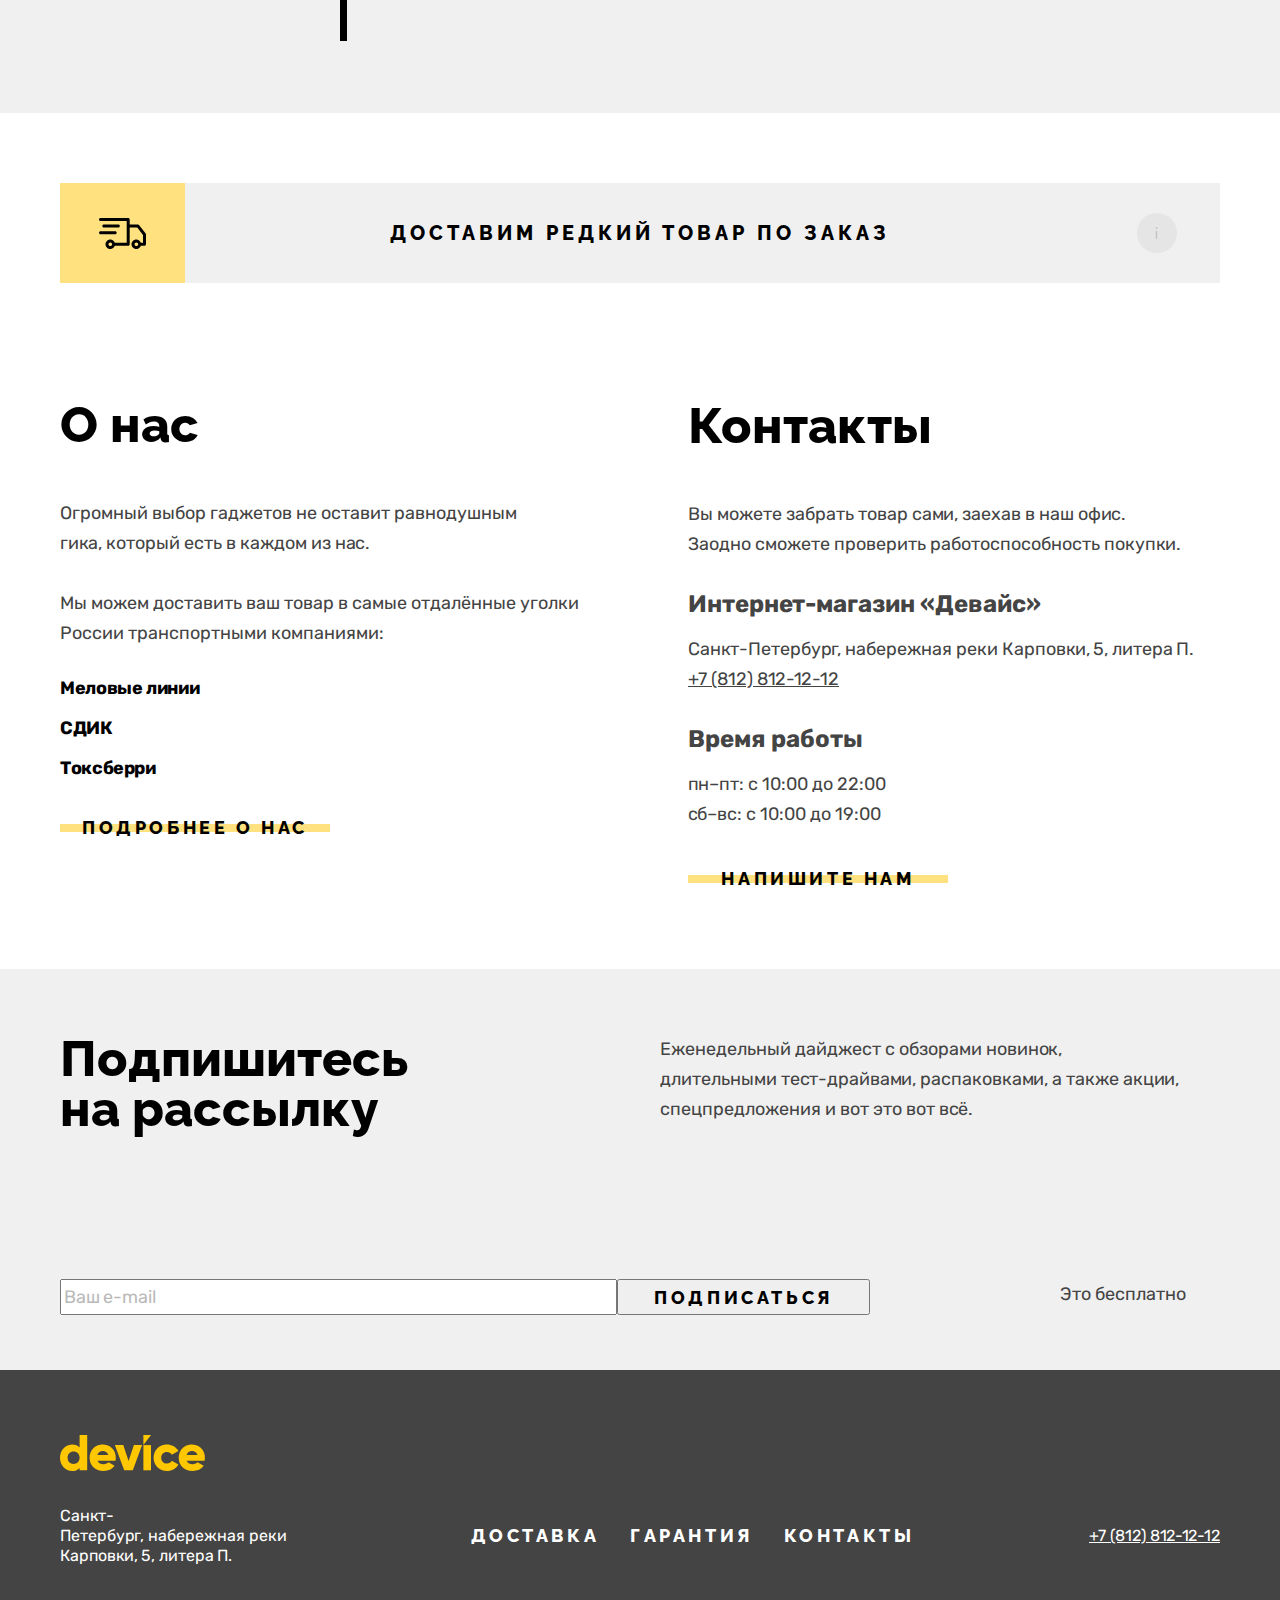
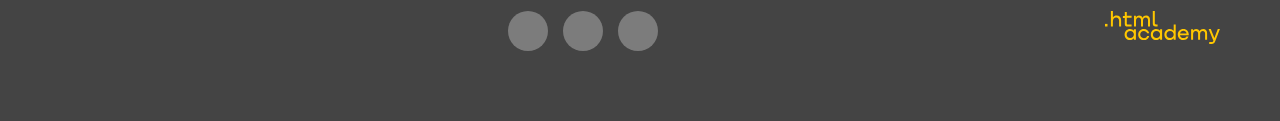
==== commit d4c1ae69: "Добавляет стили для кнопок" ====
--- a/index.html
+++ b/index.html
@@ -253,7 +253,7 @@
             <li>Токсберри</li>
           </ul>
 
-          <a class="btn" href="#">Подробнее о нас</a>
+          <a class="btn btn_about" href="#">Подробнее о нас</a>
         </section>
 
         <section class="contacts">
@@ -275,7 +275,7 @@
             <p>пн–пт: с 10:00 до 22:00<br>сб–вс: с 10:00 до 19:00</p>
           </div>
 
-          <a class="btn" href="#">Напишите нам</a>
+          <a class="btn btn_contacts" href="#">Напишите нам</a>
         </section>
       </div>
 
--- a/styles/styles.css
+++ b/styles/styles.css
@@ -83,17 +83,48 @@
 }
 
 .btn {
-  display: block;
+  position: relative;
+  z-index: 2;
+
+  display: inline-block;
+  min-width: 180px;
+  padding: 10px 20px;
 
   font-weight: 800;
   font-size: 18px;
-  line-height: 21px;
+  line-height: 20px;
   font-family: "Raleway", "Arial", "Helvetica", sans-serif;
   text-align: center;
   color: #000000;
   text-transform: uppercase;
   text-decoration: none;
   letter-spacing: 0.2em;
+
+  background-color: transparent;
+  border: 0;
+}
+
+.btn::before {
+  content: "";
+  position: absolute;
+  top: 50%;
+  left: 0;
+  z-index: -1;
+
+  display: block;
+  width: 100%;
+  height: 8px;
+
+  background-color: #ffe17f;
+  transform: translateY(-50%);
+}
+
+.btn_about {
+  min-width: 230px;
+}
+
+.btn_contacts {
+  min-width: 220px;
 }
 
 /* ___page-nav___ */
@@ -480,10 +511,12 @@
 /* ___delivery-link___ */
 
 .delivery-link {
+  position: relative;
+
   display: block;
   width: 910px;
   margin: 0 auto;
-  padding: 40px 125px;
+  padding: 38px 125px;
 
   font-weight: 800;
   font-size: 20px;
@@ -501,6 +534,40 @@
 .page-main__delivery {
   margin-top: 70px;
   margin-bottom: 70px;
+}
+
+.delivery-link::before {
+  content: "";
+  position: absolute;
+  top: 0;
+  left: 0;
+
+  display: block;
+  width: 125px;
+  height: 100px;
+
+  background-color: #ffe17f;
+  background-image: url("../img/delivery-link.svg");
+  background-repeat: no-repeat;
+  background-position: 50%;
+}
+
+.delivery-link::after {
+  content: "";
+  position: absolute;
+  top: 30px;
+  right: 43px;
+
+  display: block;
+  width: 40px;
+  height: 40px;
+
+  background-color: #dcdcdc;
+  background-image: url("../img/info-icon.svg");
+  background-repeat: no-repeat;
+  background-position: 50%;
+  border-radius: 50%;
+  opacity: 0.5;
 }
 
 .info-layout {
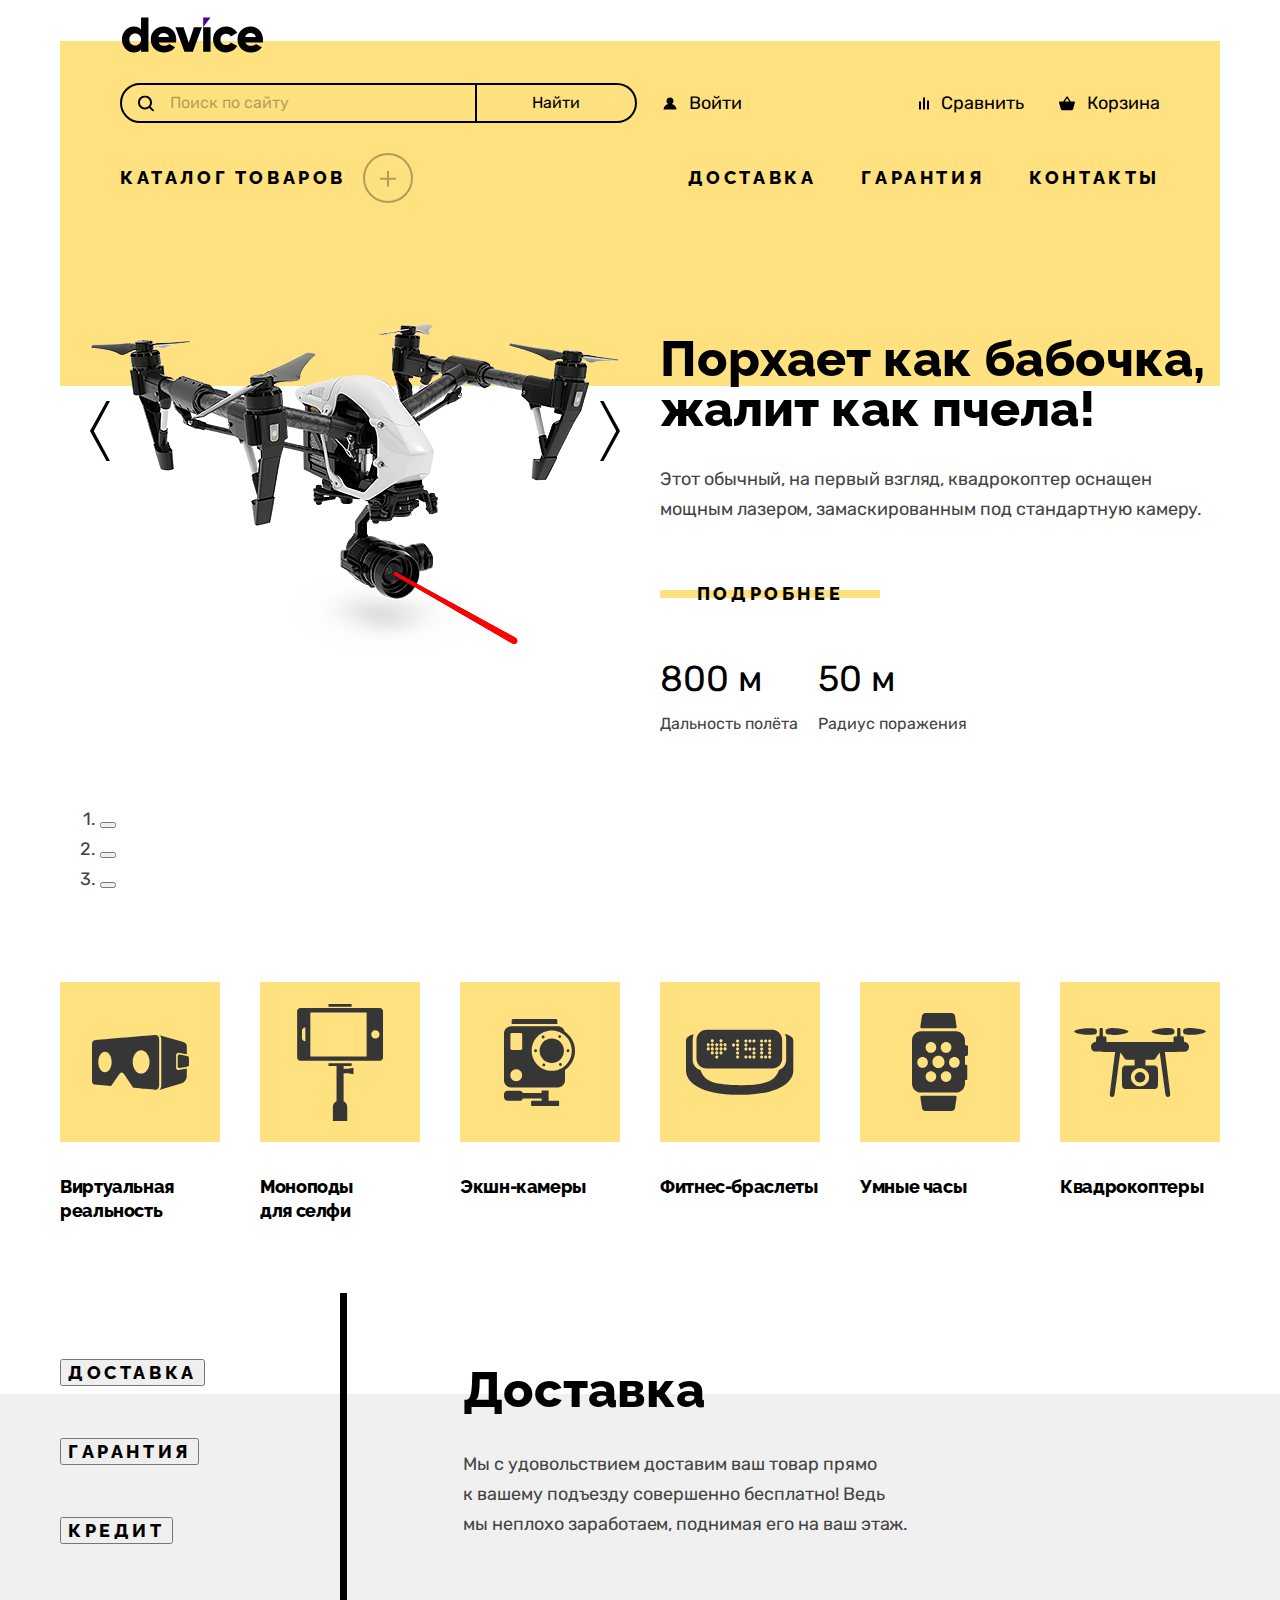
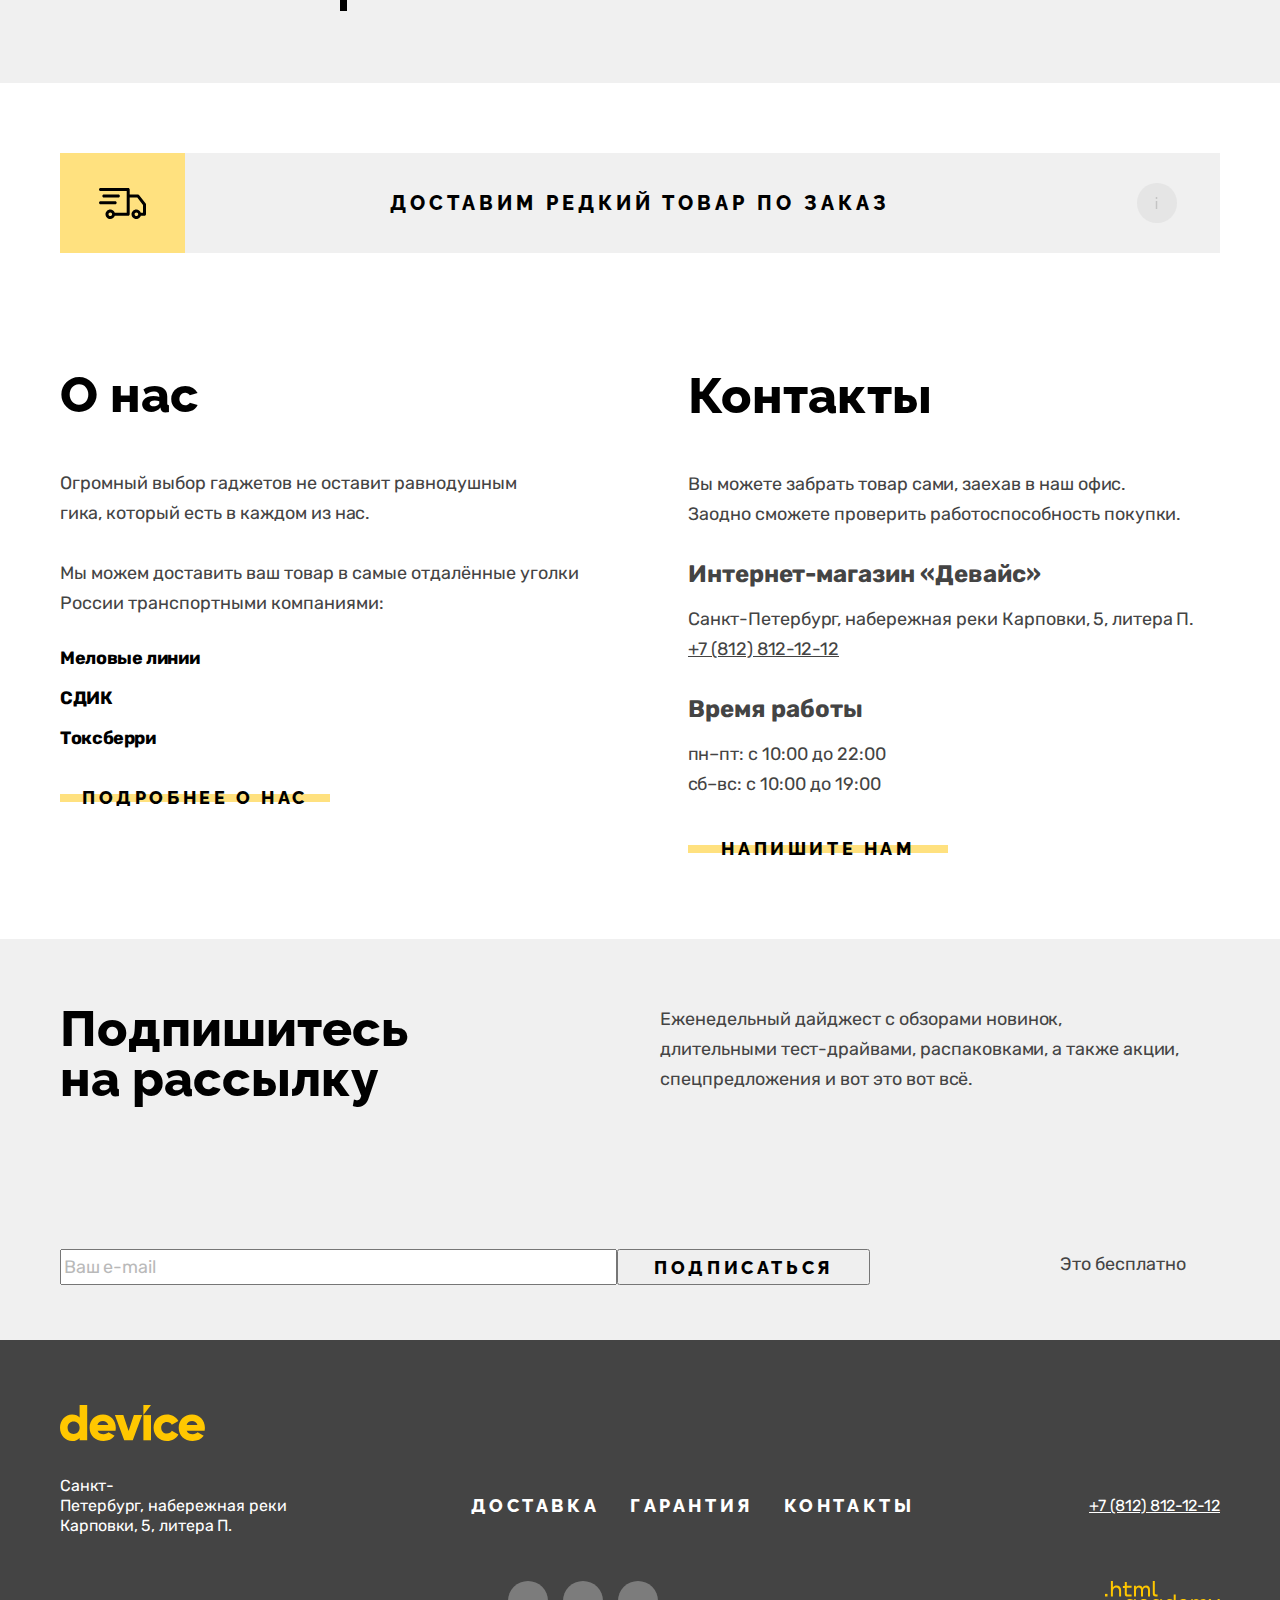
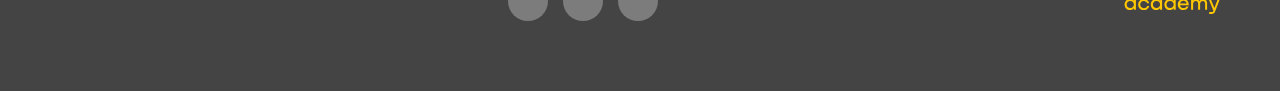
==== commit 3651c1ea: "Добавляет стили для стрелок переключения слайдов" ====
--- a/index.html
+++ b/index.html
@@ -148,7 +148,7 @@
               <button class="slider-arrow slider-arrow_prev" type="button">
                 <span class="visually-hidden">Предыдущий слайд</span>
               </button>
-              <button class="slider-arrow sldier-arrow_next" type="button">
+              <button class="slider-arrow slider-arrow_next" type="button">
                 <span class="visually-hidden">Следующий слайд</span>
               </button>
             </div>
--- a/styles/styles.css
+++ b/styles/styles.css
@@ -315,6 +315,8 @@
 /* ___slider___ */
 
 .slider {
+  position: relative;
+
   background-image: linear-gradient(#ffe17f 24%, #ffffff 24%);
 }
 
@@ -378,6 +380,33 @@
   font-size: 36px;
   line-height: 30px;
   color: #000000;
+}
+
+.slider-arrows {
+  position: absolute;
+  top: 175px;
+  left: 30px;
+
+  display: flex;
+  justify-content: space-between;
+  width: 530px;
+}
+
+.slider-arrow {
+  display: block;
+  box-sizing: border-box;
+  width: 20px;
+  height: 60px;
+  padding: 0;
+
+  background: none;
+  background-image: url("../img/slider/slider-arrow.svg");
+  border: 0;
+  cursor: pointer;
+}
+
+.slider-arrow_next {
+  transform: rotate(180deg);
 }
 
 /* ___favourites___ */
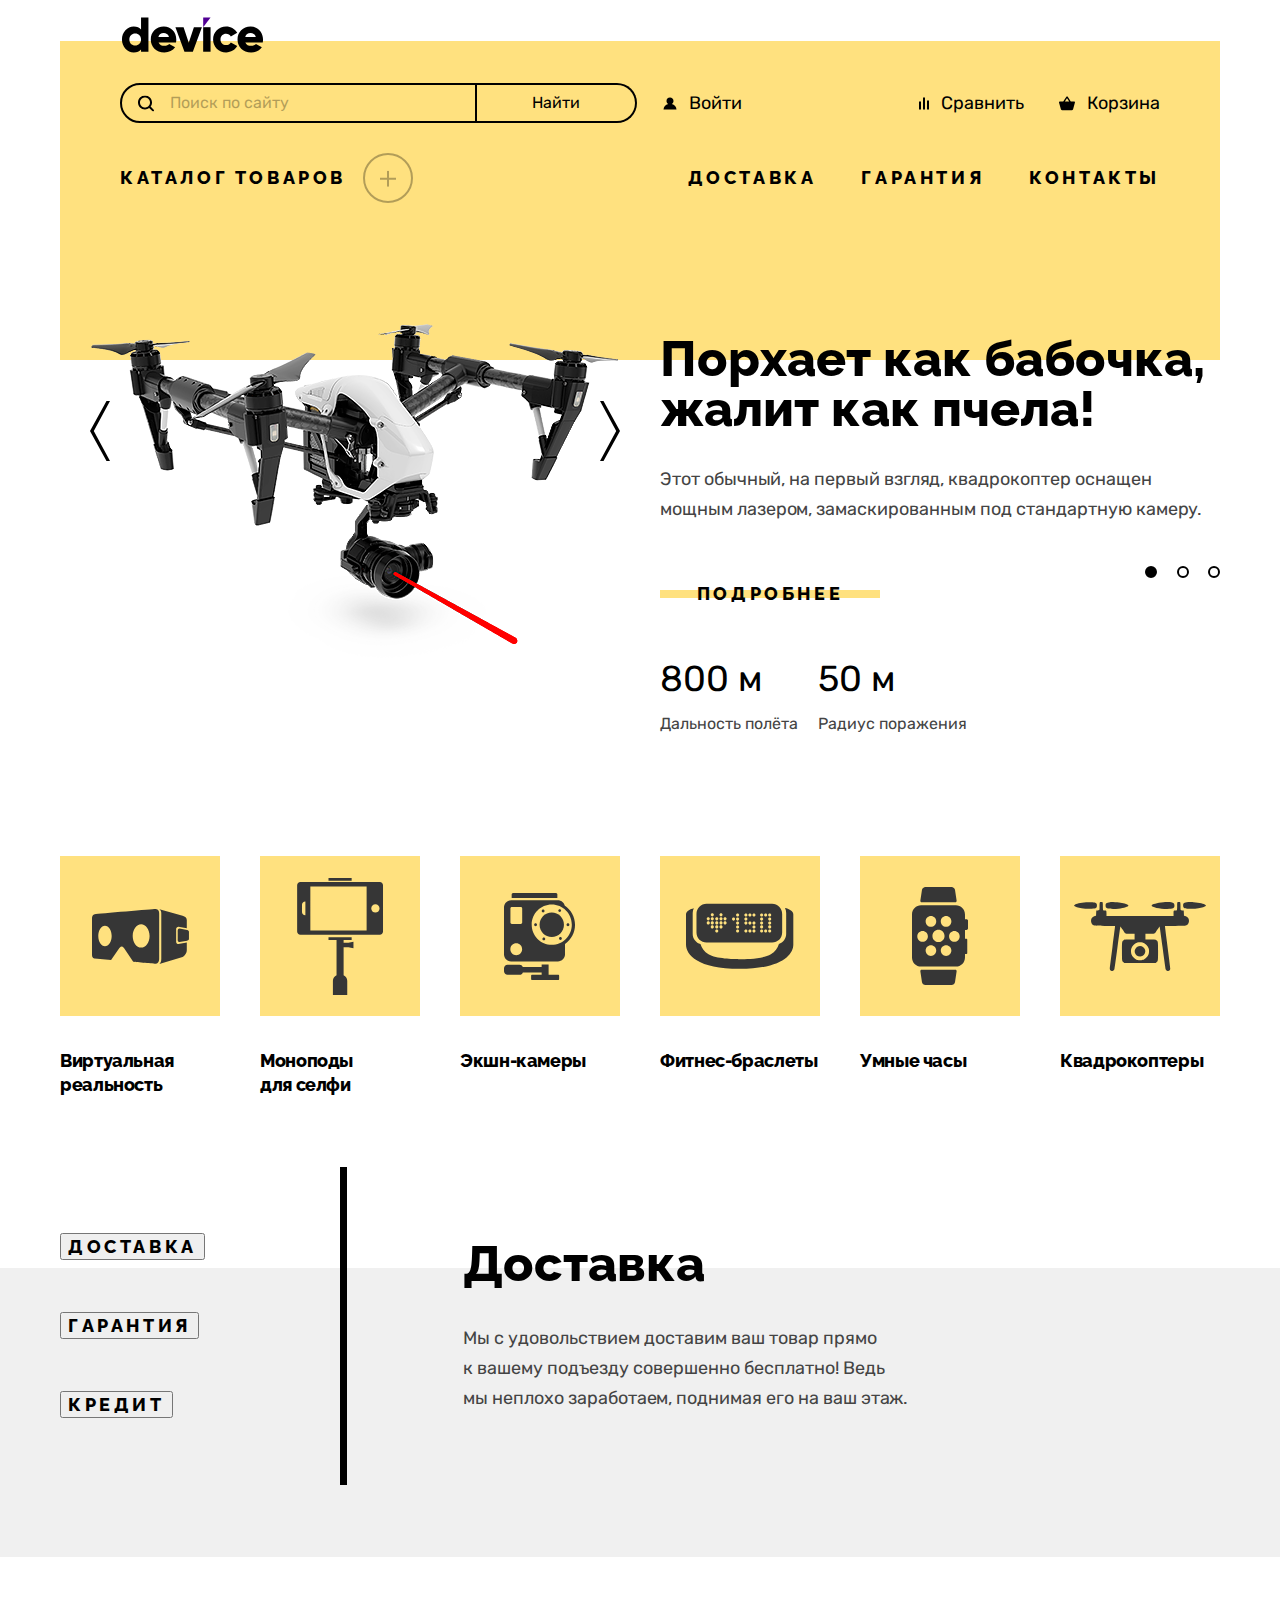
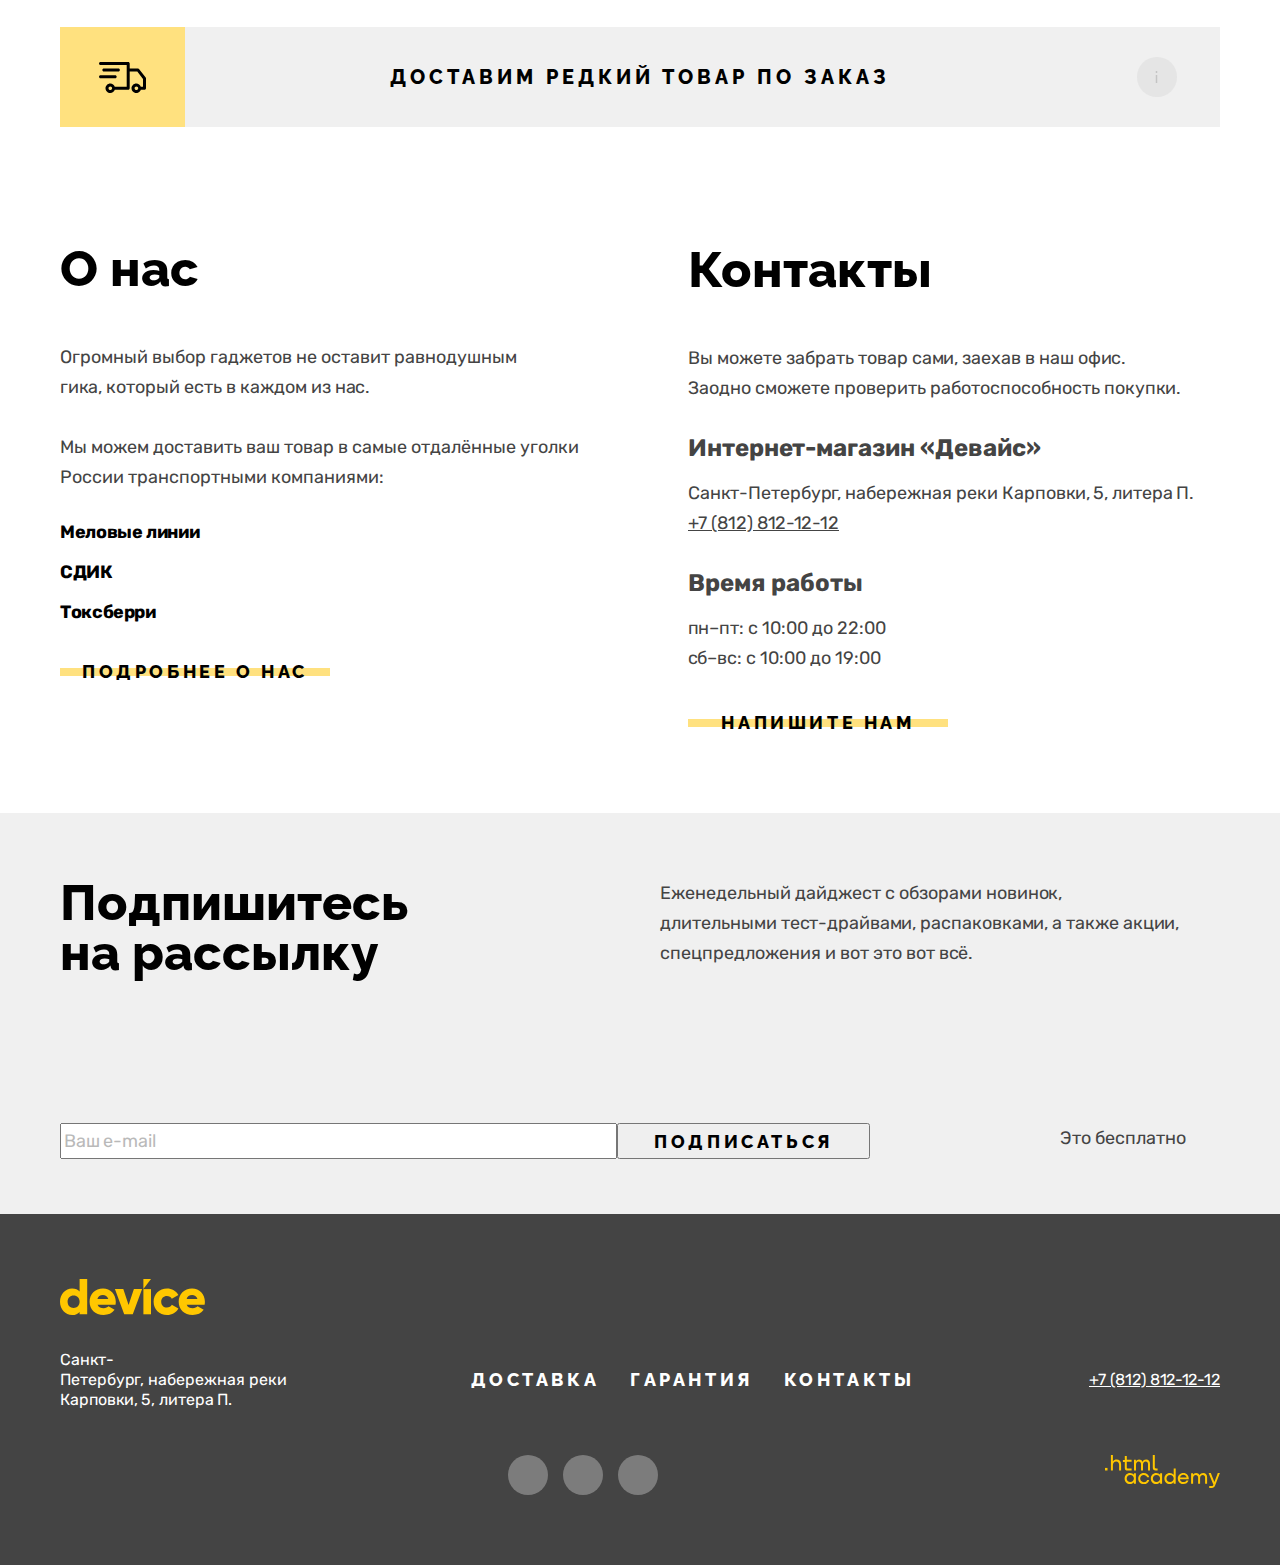
==== commit e54925a9: "Добавляет стили кнопкам переключения слайдера" ====
--- a/index.html
+++ b/index.html
@@ -153,19 +153,19 @@
               </button>
             </div>
 
-            <ol class="slider-select">
+            <ol class="slider-selects">
               <li>
-                <button class="slider-select__btn" type="button">
+                <button class="slider-select-btn slider-select-btn_current" type="button">
                   <span class="visually-hidden">Первый слайд</span>
                 </button>
               </li>
               <li>
-                <button class="slider-select__btn" type="button">
+                <button class="slider-select-btn" type="button">
                   <span class="visually-hidden">Второй слайд</span>
                 </button>
               </li>
               <li>
-                <button class="slider-select__btn" type="button">
+                <button class="slider-select-btn" type="button">
                   <span class="visually-hidden">Третий слайд</span>
                 </button>
               </li>
--- a/styles/styles.css
+++ b/styles/styles.css
@@ -407,6 +407,36 @@
 
 .slider-arrow_next {
   transform: rotate(180deg);
+}
+
+.slider-selects {
+  position: absolute;
+  top: 340px;
+  right: 0;
+
+  display: flex;
+  justify-content: space-between;
+  width: 75px;
+  margin: 0;
+  padding: 0;
+
+  list-style: none;
+}
+
+.slider-select-btn {
+  display: block;
+  width: 12px;
+  height: 12px;
+  padding: 0;
+
+  background-color: #ffffff;
+  border: 2px solid #000000;
+  border-radius: 50%;
+  cursor: pointer;
+}
+
+.slider-select-btn_current {
+  background-color: #000000;
 }
 
 /* ___favourites___ */
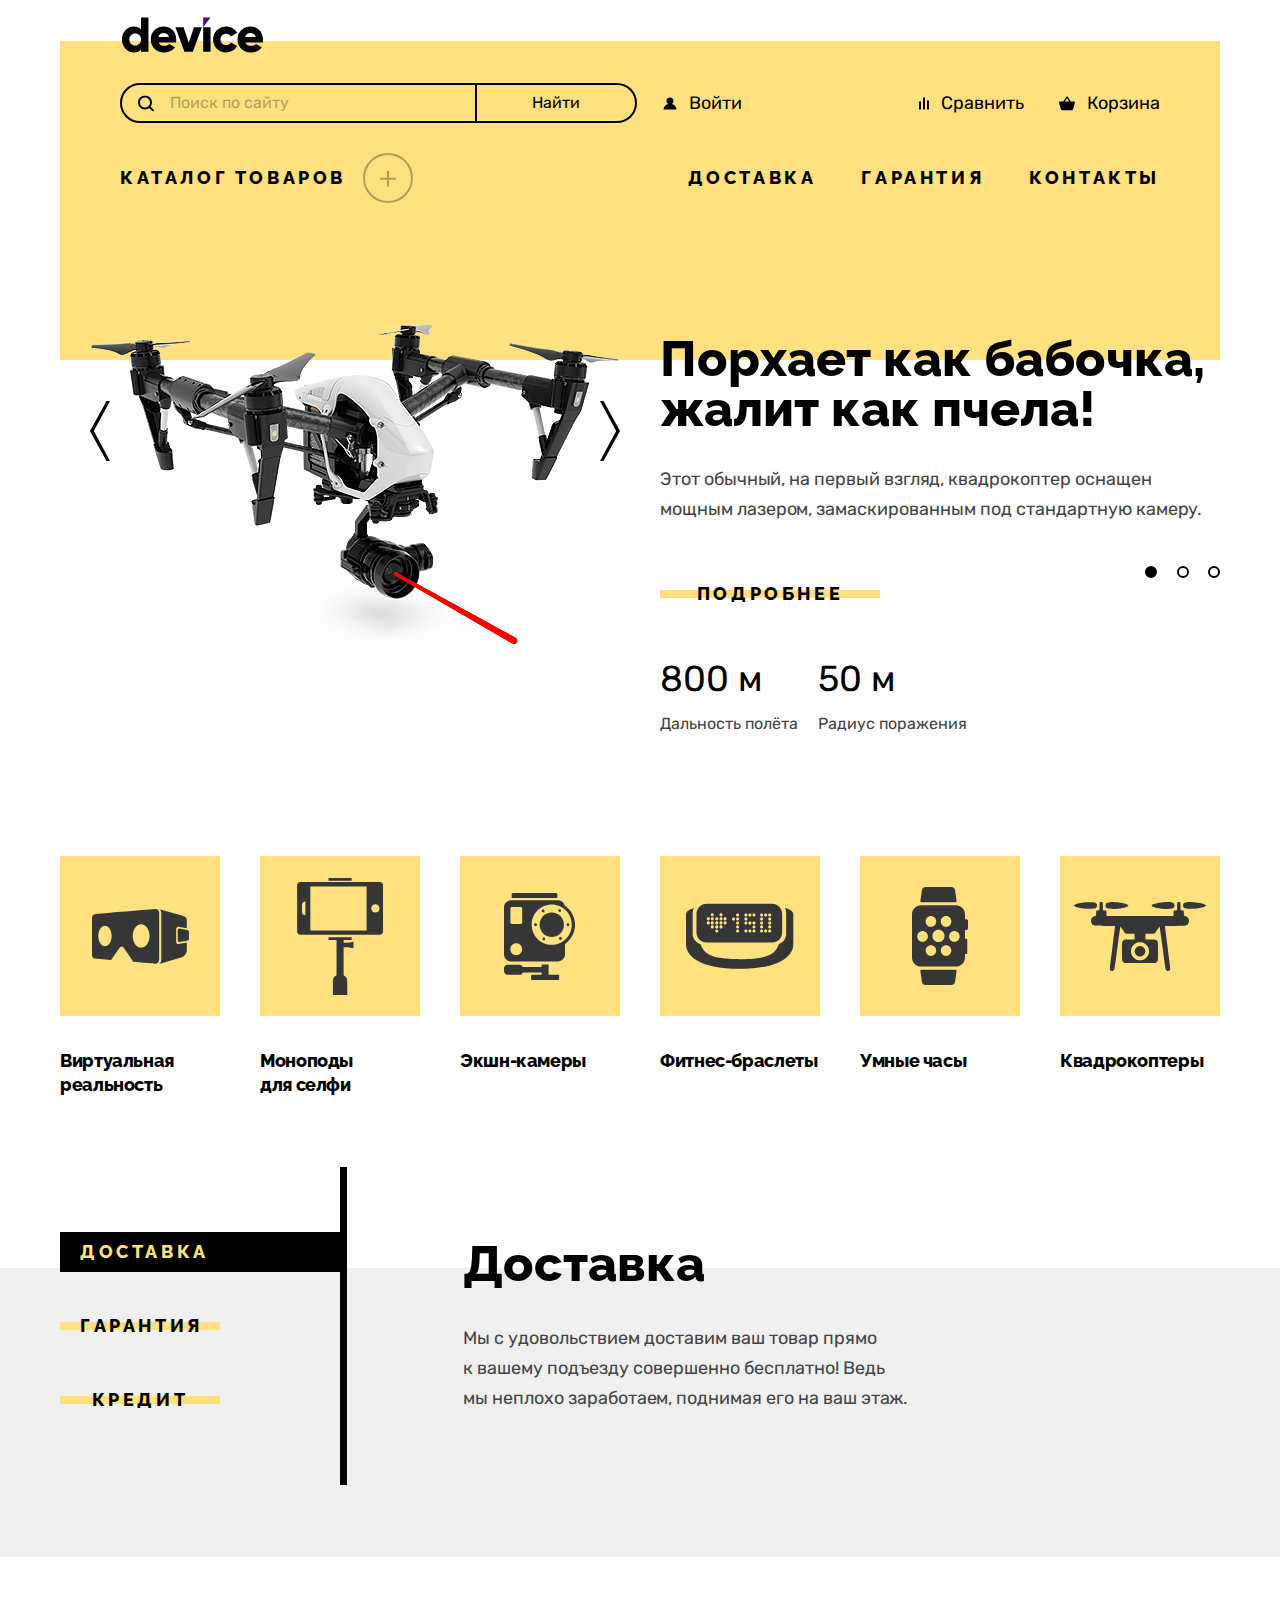
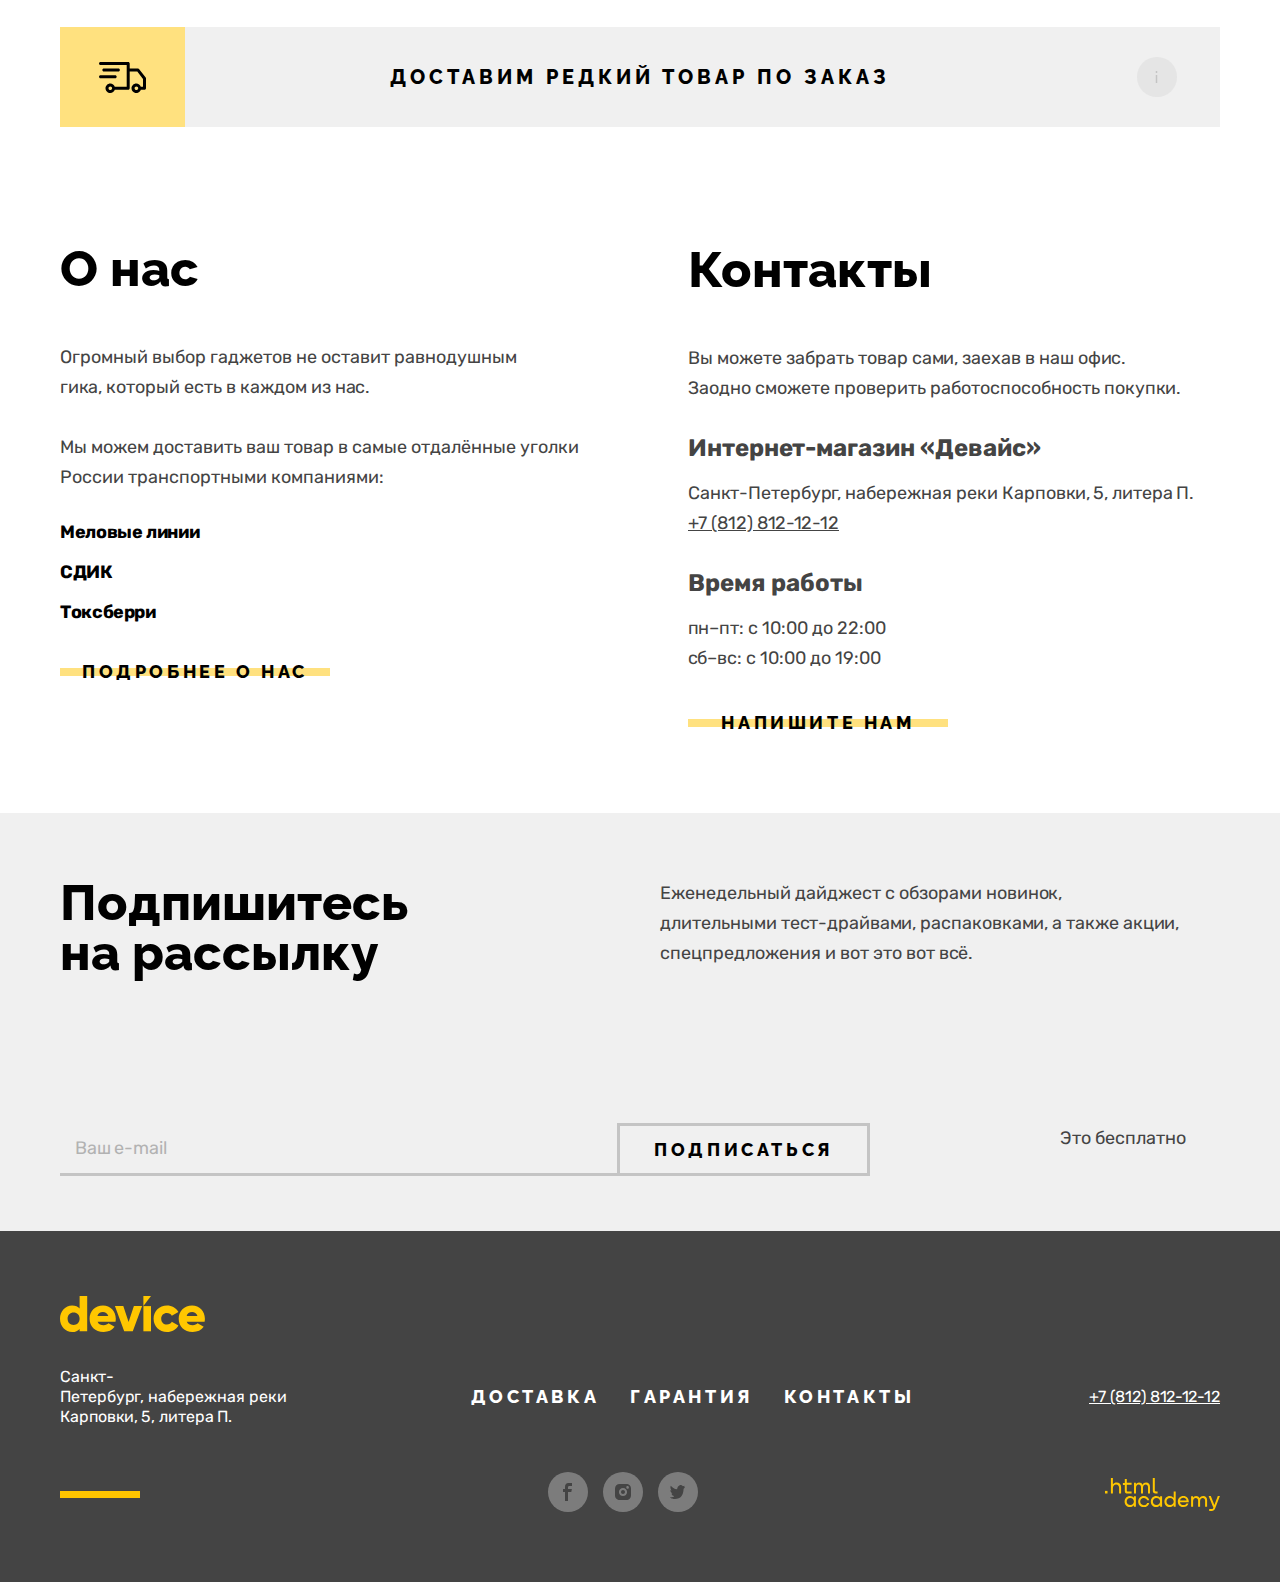
==== commit 096f9455: "Подкрашивает текущий таб" ====
--- a/index.html
+++ b/index.html
@@ -207,7 +207,7 @@
         <div class="services-layout page-container">
           <ul class="services-tabs" role="tablist">
             <li>
-              <button class="services-tab" role="tab" aria-selected="true" aria-controls="delivery-panel">Доставка</button>
+              <button class="services-tab services-tab_current" role="tab" aria-selected="true" aria-controls="delivery-panel">Доставка</button>
             </li>
             <li>
               <button class="services-tab" role="tab" aria-selected="false" aria-controls="warranty-panel">Гарантия</button>
--- a/styles/styles.css
+++ b/styles/styles.css
@@ -555,16 +555,58 @@
   padding: 0;
 }
 
+.services-tabs li {
+  position: relative;
+  z-index: 2;
+}
+
 .services-tab {
+  position: relative;
+  z-index: 2;
+
+  display: inline-block;
+  width: 160px;
+  padding: 10px 20px;
+
   font-weight: 800;
   font-size: 18px;
-  line-height: 21px;
+  line-height: 20px;
   font-family: "Raleway", "Arial", "Helvetica", sans-serif;
   text-align: center;
   color: #000000;
   text-transform: uppercase;
   text-decoration: none;
   letter-spacing: 0.2em;
+
+  background-color: transparent;
+  border: 0;
+}
+
+.services-tab_current {
+  position: static;
+
+  color: #ffe17f;
+}
+
+.services-tab::before {
+  content: "";
+  position: absolute;
+  top: 50%;
+  left: 0;
+  z-index: -1;
+
+  display: block;
+  width: 100%;
+  height: 8px;
+
+  background-color: #ffe17f;
+  transform: translateY(-50%);
+}
+
+.services-tab_current::before {
+  height: 100%;
+
+  background-color: #000000;
 }
 
 /* ___delivery-link___ */
@@ -748,8 +790,17 @@
 }
 
 .mailing-field {
+  margin: 0;
+  padding: 10px 15px;
+
+  font: inherit;
   font: inherit;
   color: #444444;
+  color: #444444;
+
+  background-color: transparent;
+  border: none;
+  border-bottom: 3px solid #c4c4c4;
 }
 
 .mailing-field::placeholder {
@@ -764,6 +815,10 @@
   text-align: center;
   text-transform: uppercase;
   letter-spacing: 0.2em;
+
+  background-color: transparent;
+  border: 3px solid #c4c4c4;
+  cursor: pointer;
 }
 
 .mailing__note {
@@ -821,6 +876,17 @@
 .page-footer__social {
   display: flex;
   justify-content: space-between;
+  align-items: center;
+}
+
+.page-footer__social::before {
+  content: "";
+
+  display: block;
+  width: 80px;
+  height: 7px;
+
+  background-color: #ffc500;
 }
 
 .social {
@@ -846,9 +912,25 @@
   display: block;
   width: 40px;
   height: 40px;
-
-  background-color: rgba(255, 255, 255, 0.3);
+  /* background-color: rgba(255, 255, 255, 0.3); */
+
+  background-color: #ffffff;
+  background-repeat: no-repeat;
+  background-position: 50%;
   border-radius: 50%;
+  opacity: 0.3;
+}
+
+.social-link_facebook {
+  background-image: url("../img/facebook-icon.svg");
+}
+
+.social-link_instagram {
+  background-image: url("../img/instagram-icon.svg");
+}
+
+.social-link_twitter {
+  background-image: url("../img/twitter.svg");
 }
 
 .credit {
